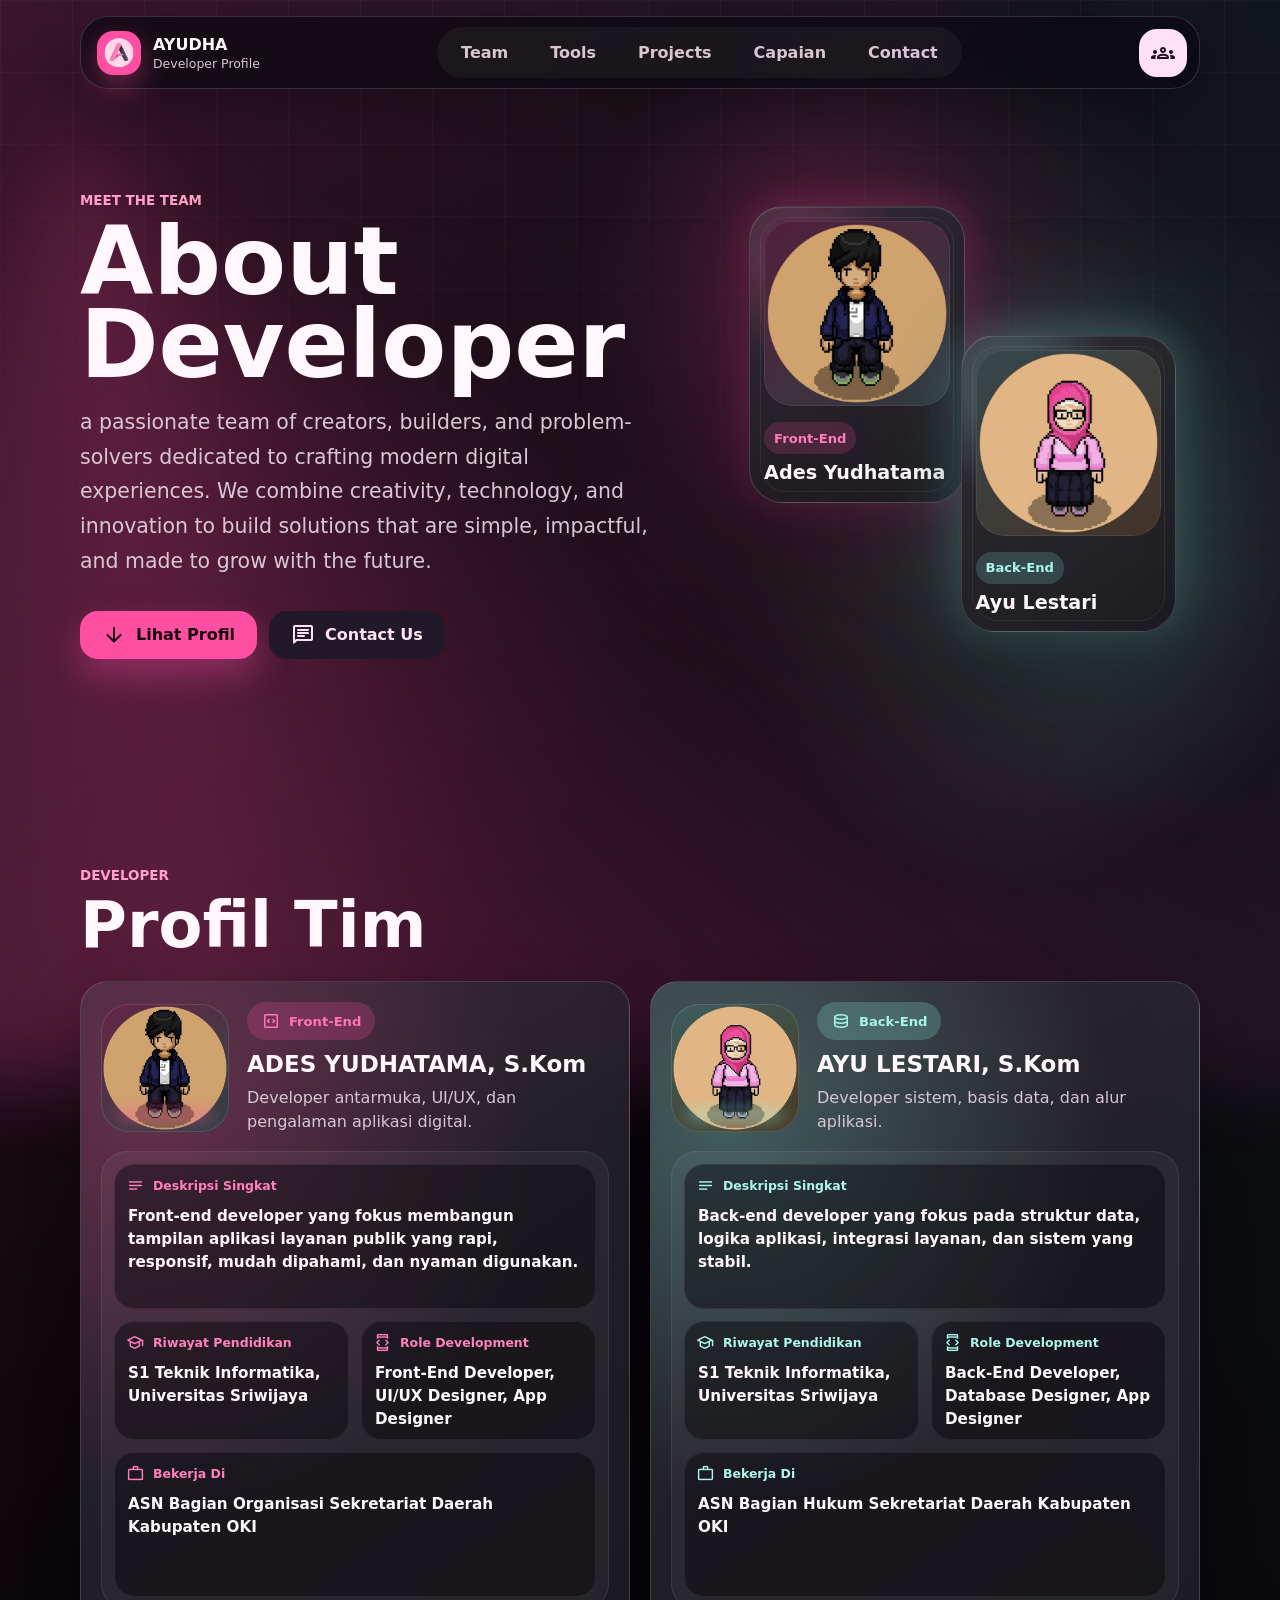
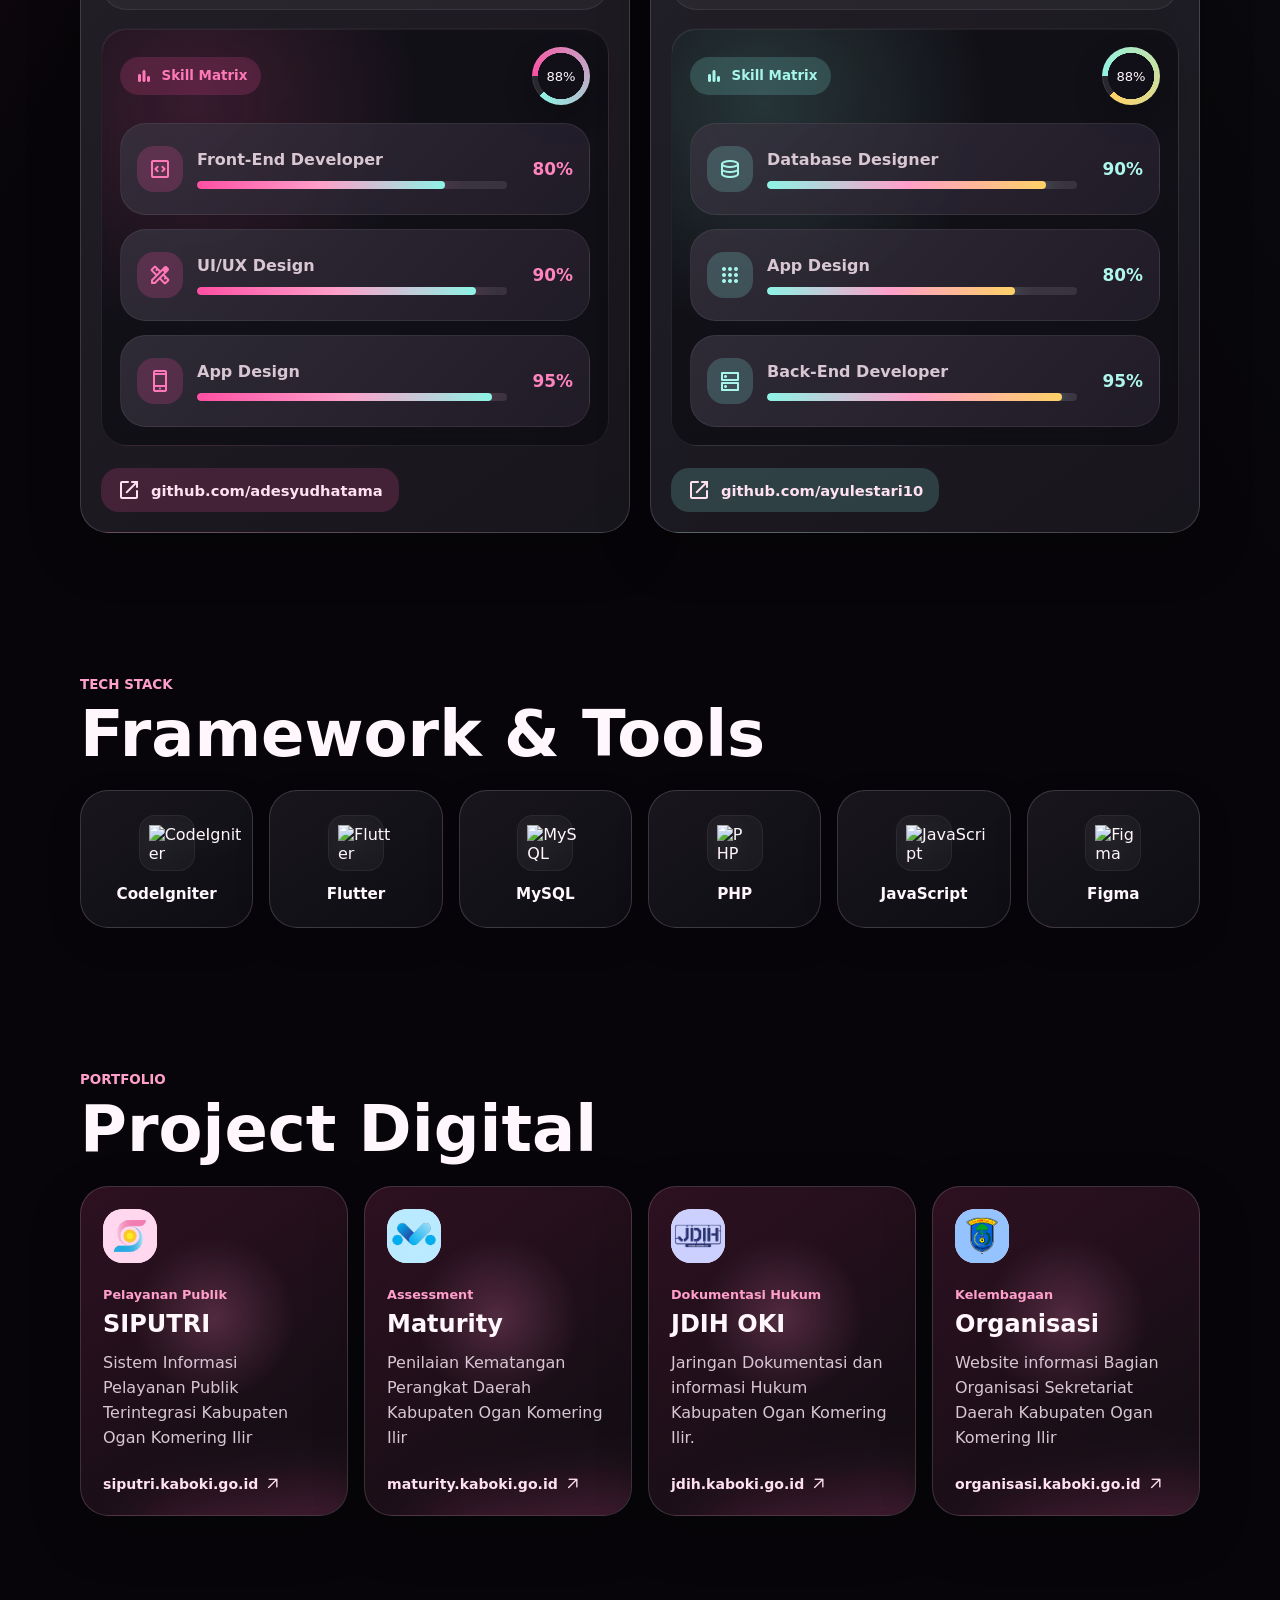
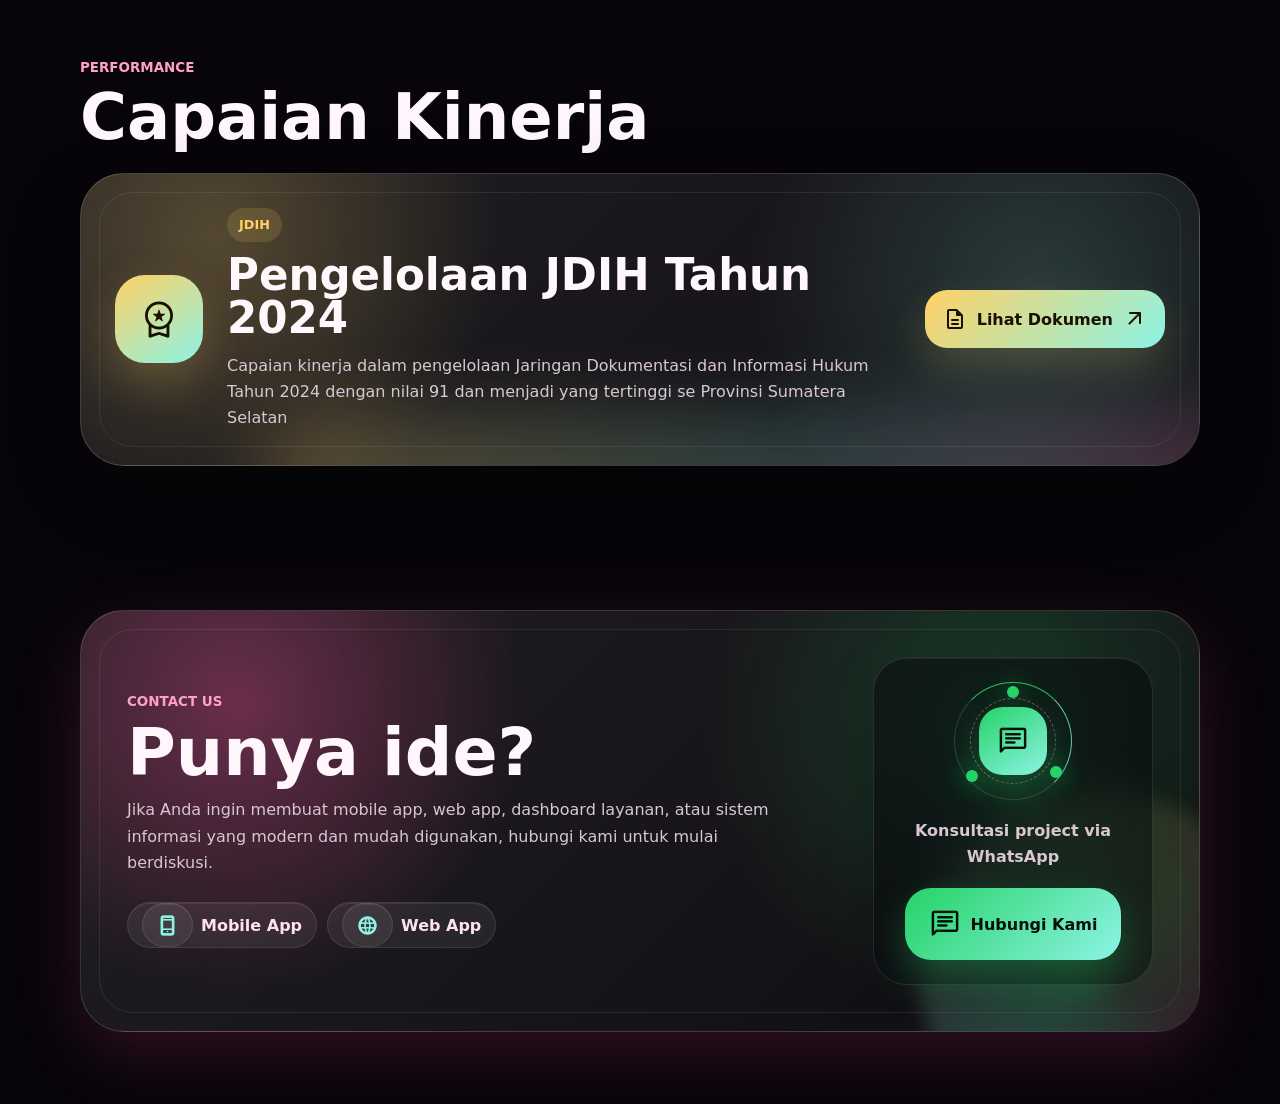
==== index.html @ 62a80d65 "update frameword and tools" ====
<!DOCTYPE html>
<html lang="id">

<head>
  <meta charset="UTF-8" />
  <meta name="viewport" content="width=device-width, initial-scale=1.0" />
  <meta name="description" content="AYUDHA" />
  <title>Developer Profile | AYUDHA</title>
  <link rel="preconnect" href="https://fonts.googleapis.com" />
  <link rel="preconnect" href="https://fonts.gstatic.com" crossorigin />
  <link
    href="https://fonts.googleapis.com/css2?family=Google+Sans:wght@400;500;700;800&family=Material+Symbols+Rounded:opsz,wght,FILL,GRAD@24,500,0,0&display=swap"
    rel="stylesheet" />
  <link rel="icon" type="image/x-icon" href="assets/favicon.svg">
  <link rel="stylesheet" href="styles.css" />
</head>

<body>
  <div class="page-loader" role="status" aria-live="polite" aria-label="Memuat website AYUDHA">
    <div class="loader-card">
      <div class="loader-orbit" aria-hidden="true">
        <span></span>
        <span></span>
        <span></span>
        <img src="assets/logo-dummy.svg" alt="" />
      </div>
      <p>AYUDHA</p>
    </div>
  </div>

  <div class="ambient" aria-hidden="true"></div>

  <header class="top-app-bar">
    <a class="brand" href="#" aria-label="SIPUTRI Developer Home">
      <span class="brand-mark">
        <img src="assets/logo-dummy.svg" alt="Logo AYUDHA" />
      </span>
      <span>
        <strong>AYUDHA</strong>
        <small>Developer Profile</small>
      </span>
    </a>
    <nav class="desktop-nav" aria-label="Navigasi utama">
      <a href="#team">Team</a>
      <a href="#tools">Tools</a>
      <a href="#projects">Projects</a>
      <a href="#achievements">Capaian</a>
      <a href="#contact">Contact</a>
    </nav>
    <div class="mobile-header-actions">
      <a class="header-chip" href="#team">
        <span class="material-symbols-rounded" aria-hidden="true">groups</span>
        Team
      </a>
      <a class="header-contact-pill" href="https://wa.me/6285777994035" target="_blank" rel="noreferrer">
        <span class="material-symbols-rounded" aria-hidden="true">chat</span>
        Hubungi
      </a>
    </div>
    <a class="icon-button" href="#team" aria-label="Lihat developer">
      <span class="material-symbols-rounded" aria-hidden="true">groups</span>
    </a>
  </header>

  <main>
    <section class="hero section-shell">
      <div class="hero-copy reveal">
        <p class="eyebrow">Meet The Team</p>
        <h1>About Developer</h1>
        <p class="lead">
          a passionate team of creators, builders, and problem-solvers dedicated to crafting modern digital experiences.
          We combine creativity, technology, and innovation to build solutions that are simple, impactful, and made to
          grow with the future.
        </p>
        <div class="hero-actions" aria-label="Aksi utama">
          <a class="filled-button" href="#team">
            <span class="material-symbols-rounded" aria-hidden="true">arrow_downward</span>
            Lihat Profil
          </a>
          <a class="tonal-button" href="https://wa.me/6285777994035" target="_blank" rel="noreferrer">
            <span class="material-symbols-rounded" aria-hidden="true">chat</span>
            Contact Us
          </a>
        </div>
      </div>

      <div class="hero-stage reveal" aria-label="Ringkasan developer">
        <article class="floating-profile yudha">
          <img src="assets/yudha.png" alt="Avatar pixel art Ades Yudhatama" />
          <div>
            <span>Front-End</span>
            <strong>Ades Yudhatama</strong>
          </div>
        </article>
        <article class="floating-profile ayu">
          <img src="assets/ayu.png" alt="Avatar pixel art Ayu Lestari" />
          <div>
            <span>Back-End</span>
            <strong>Ayu Lestari</strong>
          </div>
        </article>
      </div>
    </section>

    <section id="team" class="team section-shell" aria-labelledby="team-title">
      <div class="section-heading reveal">
        <p class="eyebrow">Developer</p>
        <h2 id="team-title">Profil Tim</h2>
      </div>

      <div class="profile-grid">
        <article class="profile-card profile-card--yudha reveal">
          <div class="profile-header">
            <div class="avatar-frame">
              <img src="assets/yudha.png" alt="Ades Yudhatama" />
            </div>
            <div class="profile-title">
              <span class="role-chip">
                <span class="material-symbols-rounded" aria-hidden="true">code_blocks</span>
                Front-End
              </span>
              <h3>ADES YUDHATAMA, S.Kom</h3>
              <p>Developer antarmuka, UI/UX, dan pengalaman aplikasi digital.</p>
            </div>
          </div>

          <form class="profile-form" aria-label="Profil Ades Yudhatama">
            <label class="profile-field profile-field--wide">
              <span>
                <span class="material-symbols-rounded" aria-hidden="true">notes</span>
                Deskripsi Singkat
              </span>
              <textarea
                readonly>Front-end developer yang fokus membangun tampilan aplikasi layanan publik yang rapi, responsif, mudah dipahami, dan nyaman digunakan.</textarea>
            </label>

            <label class="profile-field">
              <span>
                <span class="material-symbols-rounded" aria-hidden="true">school</span>
                Riwayat Pendidikan
              </span>
              <textarea readonly>S1 Teknik Informatika, Universitas Sriwijaya</textarea>
            </label>

            <label class="profile-field">
              <span>
                <span class="material-symbols-rounded" aria-hidden="true">developer_mode</span>
                Role Development
              </span>
              <textarea readonly>Front-End Developer, UI/UX Designer, App Designer</textarea>
            </label>

            <label class="profile-field profile-field--wide">
              <span>
                <span class="material-symbols-rounded" aria-hidden="true">work</span>
                Bekerja Di
              </span>
              <textarea readonly>ASN Bagian Organisasi Sekretariat Daerah Kabupaten OKI</textarea>
            </label>
          </form>

          <div class="profile-skills">
            <div class="profile-skills-header">
              <span class="profile-skills-label">
                <span class="material-symbols-rounded" aria-hidden="true">bar_chart</span>
                Skill Matrix
              </span>
              <div class="skill-score" style="--value: 88">
                <span>88%</span>
              </div>
            </div>
            <div class="skill-list">
              <div class="skill" style="--value: 80; --delay: 0ms">
                <span class="skill-icon material-symbols-rounded" aria-hidden="true">code_blocks</span>
                <div class="skill-copy">
                  <span>Front-End Developer</span>
                  <div class="skill-track" aria-hidden="true"><i></i></div>
                </div>
                <strong>80%</strong>
              </div>
              <div class="skill" style="--value: 90; --delay: 140ms">
                <span class="skill-icon material-symbols-rounded" aria-hidden="true">design_services</span>
                <div class="skill-copy">
                  <span>UI/UX Design</span>
                  <div class="skill-track" aria-hidden="true"><i></i></div>
                </div>
                <strong>90%</strong>
              </div>
              <div class="skill" style="--value: 95; --delay: 280ms">
                <span class="skill-icon material-symbols-rounded" aria-hidden="true">phone_iphone</span>
                <div class="skill-copy">
                  <span>App Design</span>
                  <div class="skill-track" aria-hidden="true"><i></i></div>
                </div>
                <strong>95%</strong>
              </div>
            </div>
          </div>

          <a class="github-link" href="https://github.com/adesyudhatama" target="_blank" rel="noreferrer">
            <span class="material-symbols-rounded" aria-hidden="true">open_in_new</span>
            github.com/adesyudhatama
          </a>
        </article>

        <article class="profile-card profile-card--ayu reveal">
          <div class="profile-header">
            <div class="avatar-frame">
              <img src="assets/ayu.png" alt="Ayu Lestari" />
            </div>
            <div class="profile-title">
              <span class="role-chip">
                <span class="material-symbols-rounded" aria-hidden="true">database</span>
                Back-End
              </span>
              <h3>AYU LESTARI, S.Kom</h3>
              <p>Developer sistem, basis data, dan alur aplikasi.</p>
            </div>
          </div>

          <form class="profile-form" aria-label="Profil Ayu Lestari">
            <label class="profile-field profile-field--wide">
              <span>
                <span class="material-symbols-rounded" aria-hidden="true">notes</span>
                Deskripsi Singkat
              </span>
              <textarea
                readonly>Back-end developer yang fokus pada struktur data, logika aplikasi, integrasi layanan, dan sistem yang stabil.</textarea>
            </label>

            <label class="profile-field">
              <span>
                <span class="material-symbols-rounded" aria-hidden="true">school</span>
                Riwayat Pendidikan
              </span>
              <textarea readonly>S1 Teknik Informatika, Universitas Sriwijaya</textarea>
            </label>

            <label class="profile-field">
              <span>
                <span class="material-symbols-rounded" aria-hidden="true">developer_mode</span>
                Role Development
              </span>
              <textarea readonly>Back-End Developer, Database Designer, App Designer</textarea>
            </label>

            <label class="profile-field profile-field--wide">
              <span>
                <span class="material-symbols-rounded" aria-hidden="true">work</span>
                Bekerja Di
              </span>
              <textarea readonly>ASN Bagian Hukum Sekretariat Daerah Kabupaten OKI</textarea>
            </label>
          </form>

          <div class="profile-skills">
            <div class="profile-skills-header">
              <span class="profile-skills-label">
                <span class="material-symbols-rounded" aria-hidden="true">bar_chart</span>
                Skill Matrix
              </span>
              <div class="skill-score" style="--value: 88">
                <span>88%</span>
              </div>
            </div>
            <div class="skill-list">
              <div class="skill" style="--value: 90; --delay: 0ms">
                <span class="skill-icon material-symbols-rounded" aria-hidden="true">database</span>
                <div class="skill-copy">
                  <span>Database Designer</span>
                  <div class="skill-track" aria-hidden="true"><i></i></div>
                </div>
                <strong>90%</strong>
              </div>
              <div class="skill" style="--value: 80; --delay: 140ms">
                <span class="skill-icon material-symbols-rounded" aria-hidden="true">apps</span>
                <div class="skill-copy">
                  <span>App Design</span>
                  <div class="skill-track" aria-hidden="true"><i></i></div>
                </div>
                <strong>80%</strong>
              </div>
              <div class="skill" style="--value: 95; --delay: 280ms">
                <span class="skill-icon material-symbols-rounded" aria-hidden="true">dns</span>
                <div class="skill-copy">
                  <span>Back-End Developer</span>
                  <div class="skill-track" aria-hidden="true"><i></i></div>
                </div>
                <strong>95%</strong>
              </div>
            </div>
          </div>

          <a class="github-link" href="https://github.com/ayulestari10" target="_blank" rel="noreferrer">
            <span class="material-symbols-rounded" aria-hidden="true">open_in_new</span>
            github.com/ayulestari10
          </a>
        </article>
      </div>
    </section>

    <section id="tools" class="tools section-shell" aria-labelledby="tools-title">
      <div class="section-heading reveal">
        <p class="eyebrow">Tech Stack</p>
        <h2 id="tools-title">Framework & Tools</h2>
      </div>

      <div class="tools-grid reveal">
        <div class="tool-card">
          <div class="tool-icon">
            <img src="https://cdn.jsdelivr.net/gh/devicons/devicon@latest/icons/codeigniter/codeigniter-plain.svg" alt="CodeIgniter" />
          </div>
          <span>CodeIgniter</span>
        </div>
        <div class="tool-card">
          <div class="tool-icon">
            <img src="https://cdn.jsdelivr.net/gh/devicons/devicon@latest/icons/flutter/flutter-original.svg" alt="Flutter" />
          </div>
          <span>Flutter</span>
        </div>
        <div class="tool-card">
          <div class="tool-icon">
            <img src="https://cdn.jsdelivr.net/gh/devicons/devicon@latest/icons/mysql/mysql-original.svg" alt="MySQL" />
          </div>
          <span>MySQL</span>
        </div>
        <div class="tool-card">
          <div class="tool-icon">
            <img src="https://cdn.jsdelivr.net/gh/devicons/devicon@latest/icons/php/php-original.svg" alt="PHP" />
          </div>
          <span>PHP</span>
        </div>
        <div class="tool-card">
          <div class="tool-icon">
            <img src="https://cdn.jsdelivr.net/gh/devicons/devicon@latest/icons/javascript/javascript-original.svg" alt="JavaScript" />
          </div>
          <span>JavaScript</span>
        </div>
        <div class="tool-card">
          <div class="tool-icon">
            <img src="https://cdn.jsdelivr.net/gh/devicons/devicon@latest/icons/figma/figma-original.svg" alt="Figma" />
          </div>
          <span>Figma</span>
        </div>
      </div>
    </section>

    <section id="projects" class="projects section-shell" aria-labelledby="projects-title">
      <div class="section-heading reveal">
        <p class="eyebrow">Portfolio</p>
        <h2 id="projects-title">Project Digital</h2>
      </div>

      <div class="project-grid">
        <a class="project-card reveal" href="https://siputri.kaboki.go.id" target="_blank" rel="noreferrer">
          <span class="project-icon">
            <img src="assets/project-siputri.svg" alt="Ikon aplikasi SIPUTRI" />
          </span>
          <span class="project-kicker">Pelayanan Publik</span>
          <h3>SIPUTRI</h3>
          <p>Sistem Informasi Pelayanan Publik Terintegrasi Kabupaten Ogan Komering Ilir</p>
          <span class="project-url">
            siputri.kaboki.go.id
            <span class="material-symbols-rounded" aria-hidden="true">arrow_outward</span>
          </span>
        </a>

        <a class="project-card reveal" href="https://maturity.kaboki.go.id" target="_blank" rel="noreferrer">
          <span class="project-icon">
            <img src="assets/project-maturity.svg" alt="Ikon aplikasi Maturity" />
          </span>
          <span class="project-kicker">Assessment</span>
          <h3>Maturity</h3>
          <p>Penilaian Kematangan Perangkat Daerah Kabupaten Ogan Komering Ilir</p>
          <span class="project-url">
            maturity.kaboki.go.id
            <span class="material-symbols-rounded" aria-hidden="true">arrow_outward</span>
          </span>
        </a>

        <a class="project-card reveal" href="https://jdih.kaboki.go.id" target="_blank" rel="noreferrer">
          <span class="project-icon">
            <img src="assets/project-jdih.svg" alt="Ikon aplikasi JDIH" />
          </span>
          <span class="project-kicker">Dokumentasi Hukum</span>
          <h3>JDIH OKI</h3>
          <p>Jaringan Dokumentasi dan informasi Hukum Kabupaten Ogan Komering Ilir.</p>
          <span class="project-url">
            jdih.kaboki.go.id
            <span class="material-symbols-rounded" aria-hidden="true">arrow_outward</span>
          </span>
        </a>

        <a class="project-card reveal" href="https://organisasi.kaboki.go.id" target="_blank" rel="noreferrer">
          <span class="project-icon">
            <img src="assets/project-organisasi.svg" alt="Ikon aplikasi Organisasi" />
          </span>
          <span class="project-kicker">Kelembagaan</span>
          <h3>Organisasi</h3>
          <p>Website informasi Bagian Organisasi Sekretariat Daerah Kabupaten Ogan Komering Ilir</p>
          <span class="project-url">
            organisasi.kaboki.go.id
            <span class="material-symbols-rounded" aria-hidden="true">arrow_outward</span>
          </span>
        </a>
      </div>
    </section>

    <section id="achievements" class="achievements section-shell" aria-labelledby="achievements-title">
      <div class="section-heading reveal">
        <p class="eyebrow">Performance</p>
        <h2 id="achievements-title">Capaian Kinerja</h2>
      </div>

      <div class="achievement-grid">
        <article class="achievement-card reveal">
          <div class="achievement-icon">
            <span class="material-symbols-rounded" aria-hidden="true">workspace_premium</span>
          </div>
          <div class="achievement-content">
            <span class="achievement-kicker">JDIH</span>
            <h3>Pengelolaan JDIH Tahun 2024</h3>
            <p>
              Capaian kinerja dalam pengelolaan Jaringan Dokumentasi dan Informasi
              Hukum Tahun 2024 dengan nilai 91 dan menjadi yang tertinggi se Provinsi Sumatera Selatan
            </p>
          </div>
          <a class="achievement-link" href="https://bit.ly/PenilaianJDIH2024" target="_blank" rel="noreferrer">
            <span class="material-symbols-rounded" aria-hidden="true">description</span>
            Lihat Dokumen
            <span class="material-symbols-rounded" aria-hidden="true">arrow_outward</span>
          </a>
        </article>
      </div>
    </section>



    <section id="contact" class="contact section-shell" aria-labelledby="contact-title">
      <div class="contact-panel reveal">
        <div class="contact-copy">
          <p class="eyebrow">Contact Us</p>
          <h2 id="contact-title">Punya ide?</h2>
          <p>
            Jika Anda ingin membuat mobile app, web app, dashboard layanan,
            atau sistem informasi yang modern dan mudah digunakan, hubungi
            kami untuk mulai berdiskusi.
          </p>
          <div class="contact-services" aria-label="Layanan pengembangan">
            <span>
              <span class="material-symbols-rounded" aria-hidden="true">phone_iphone</span>
              Mobile App
            </span>
            <span>
              <span class="material-symbols-rounded" aria-hidden="true">language</span>
              Web App
            </span>
          </div>
        </div>

        <div class="contact-action" aria-label="Hubungi AYUDHA melalui WhatsApp">
          <div class="contact-orbit" aria-hidden="true">
            <span></span>
            <span></span>
            <span></span>
            <div class="contact-icon">
              <span class="material-symbols-rounded">chat</span>
            </div>
          </div>
          <p>Konsultasi project via WhatsApp</p>
          <a class="whatsapp-button" href="https://wa.me/6285777994035" target="_blank" rel="noreferrer"
            aria-label="Hubungi lewat WhatsApp">
            <span class="material-symbols-rounded" aria-hidden="true">chat</span>
            Hubungi Kami
          </a>
        </div>
      </div>
    </section>
  </main>
  <!-- 
    <footer class="footer">
      <p>&copy; Copyright AYUDHA</p>
    </footer> -->

  <nav class="mobile-nav" aria-label="Navigasi mobile">
    <div class="mobile-nav-glow" aria-hidden="true"></div>
    <a href="#team" class="mobile-nav-item">
      <span class="mobile-nav-icon-wrap">
        <span class="material-symbols-rounded" aria-hidden="true">groups</span>
      </span>
      <span class="mobile-nav-label">Team</span>
    </a>
    <a href="#projects" class="mobile-nav-item">
      <span class="mobile-nav-icon-wrap">
        <span class="material-symbols-rounded" aria-hidden="true">dashboard</span>
      </span>
      <span class="mobile-nav-label">Projects</span>
    </a>
    <a href="#achievements" class="mobile-nav-item">
      <span class="mobile-nav-icon-wrap">
        <span class="material-symbols-rounded" aria-hidden="true">workspace_premium</span>
      </span>
      <span class="mobile-nav-label">Capaian</span>
    </a>
    <a href="#contact" class="mobile-nav-item">
      <span class="mobile-nav-icon-wrap">
        <span class="material-symbols-rounded" aria-hidden="true">chat</span>
      </span>
      <span class="mobile-nav-label">Contact</span>
    </a>
  </nav>

  <script src="script.js"></script>
</body>

</html>
---- styles.css ----
:root {
  color-scheme: dark;
  --bg: #070509;
  --surface: #121018;
  --surface-high: #211929;
  --surface-glass: rgba(27, 22, 34, 0.74);
  --outline: rgba(255, 231, 246, 0.17);
  --text: #fff7fb;
  --muted: #d8c7d3;
  --primary: #ff4fa3;
  --primary-high: #ff9fca;
  --primary-low: #4b1230;
  --secondary: #ffe1f2;
  --tertiary: #8df3e5;
  --lime: #c8ff6f;
  --cyan: #86e9ff;
  --amber: #ffd166;
  --shadow: 0 22px 70px rgba(255, 79, 163, 0.16);
  --radius-xl: 44px;
  --radius-lg: 28px;
  --radius-md: 18px;
  --radius-sm: 8px;
  font-family: "Google Sans", system-ui, -apple-system, BlinkMacSystemFont, "Segoe UI", sans-serif;
}

* {
  box-sizing: border-box;
}

html {
  scroll-behavior: smooth;
  overflow-x: hidden;
}

body {
  min-height: 100vh;
  margin: 0;
  color: var(--text);
  background:
    linear-gradient(120deg, rgba(255, 79, 163, 0.18), transparent 28%),
    linear-gradient(240deg, rgba(126, 231, 255, 0.08), transparent 34%),
    var(--bg);
  overflow-x: hidden;
  word-wrap: break-word;
}

body::before {
  content: "";
  position: fixed;
  inset: 0;
  z-index: -2;
  background-image:
    linear-gradient(rgba(255, 255, 255, 0.035) 1px, transparent 1px),
    linear-gradient(90deg, rgba(255, 255, 255, 0.035) 1px, transparent 1px);
  background-size: 72px 72px;
  mask-image: linear-gradient(to bottom, rgba(0, 0, 0, 0.9), transparent 84%);
}

.page-loader {
  position: fixed;
  inset: 0;
  z-index: 999;
  display: grid;
  place-items: center;
  background:
    radial-gradient(circle at 50% 36%, rgba(255, 79, 163, 0.24), transparent 34%),
    rgba(7, 5, 9, 0.94);
  backdrop-filter: blur(20px);
  transition: opacity 520ms ease, visibility 520ms ease;
}

.page-loader.is-hidden {
  opacity: 0;
  visibility: hidden;
  pointer-events: none;
}

.loader-card {
  width: min(280px, calc(100% - 48px));
  min-height: 280px;
  display: grid;
  place-items: center;
  align-content: center;
  gap: 10px;
  border: 1px solid var(--outline);
  border-radius: var(--radius-xl);
  background:
    linear-gradient(145deg, rgba(255, 79, 163, 0.18), rgba(255, 255, 255, 0.055)),
    rgba(19, 16, 23, 0.86);
  box-shadow: 0 28px 90px rgba(255, 79, 163, 0.22);
  animation: loaderCardIn 780ms cubic-bezier(0.2, 0, 0, 1) both;
}

.loader-orbit {
  position: relative;
  width: 118px;
  aspect-ratio: 1;
  display: grid;
  place-items: center;
}

.loader-orbit::before {
  content: "";
  position: absolute;
  inset: 0;
  border: 2px solid rgba(255, 216, 235, 0.18);
  border-top-color: var(--primary);
  border-right-color: var(--secondary);
  border-radius: 50%;
  animation: loaderSpin 950ms linear infinite;
}

.loader-orbit::after {
  content: "";
  position: absolute;
  inset: 18px;
  border: 1px solid rgba(255, 139, 195, 0.24);
  border-bottom-color: var(--primary-high);
  border-radius: 50%;
  animation: loaderSpin 1500ms linear infinite reverse;
}

.loader-orbit span {
  position: absolute;
  width: 10px;
  aspect-ratio: 1;
  border-radius: 999px;
  background: var(--primary);
  box-shadow: 0 0 22px rgba(255, 79, 163, 0.8);
  animation: loaderPulse 1100ms ease-in-out infinite;
}

.loader-orbit span:nth-child(1) {
  top: 6px;
}

.loader-orbit span:nth-child(2) {
  right: 8px;
  bottom: 24px;
  animation-delay: 180ms;
}

.loader-orbit span:nth-child(3) {
  left: 10px;
  bottom: 18px;
  animation-delay: 360ms;
}

.loader-orbit img {
  position: relative;
  z-index: 1;
  width: 58px;
  aspect-ratio: 1;
  padding: 8px;
  border-radius: 18px;
  background: var(--primary);
  box-shadow: 0 14px 34px rgba(255, 79, 163, 0.42);
}

.loader-card p {
  margin: 8px 0 0;
  font-size: 1.25rem;
  font-weight: 800;
}

.loader-card small {
  color: var(--muted);
  font-weight: 700;
}

.ambient {
  position: fixed;
  inset: -20%;
  z-index: -1;
  background:
    conic-gradient(from 120deg at 18% 24%, transparent, rgba(255, 79, 163, 0.34), transparent 28%),
    conic-gradient(from 260deg at 82% 12%, transparent, rgba(255, 139, 195, 0.2), transparent 24%),
    linear-gradient(180deg, transparent 0%, rgba(255, 79, 163, 0.1) 100%);
  filter: blur(42px);
  opacity: 0.74;
  animation: ambientShift 14s ease-in-out infinite alternate;
}

a {
  color: inherit;
  text-decoration: none;
}

img {
  display: block;
  max-width: 100%;
}

.top-app-bar {
  position: fixed;
  top: 16px;
  left: 0;
  right: 0;
  z-index: 10;
  width: min(1120px, calc(100% - 32px));
  min-height: 72px;
  margin: 0 auto;
  padding: 10px 12px 10px 16px;
  display: flex;
  align-items: center;
  justify-content: space-between;
  border: 1px solid var(--outline);
  border-radius: 28px;
  background: rgba(13, 10, 17, 0.76);
  box-shadow: 0 16px 48px rgba(0, 0, 0, 0.28);
  backdrop-filter: blur(18px);
  transition: transform 400ms cubic-bezier(0.4, 0, 0.2, 1), opacity 400ms ease;
  will-change: transform;
}

.top-app-bar.nav-hidden {
  transform: translateY(calc(-100% - 32px));
  opacity: 0;
  pointer-events: none;
}

.brand {
  display: inline-flex;
  align-items: center;
  gap: 12px;
}

.brand-mark {
  width: 44px;
  aspect-ratio: 1;
  padding: 7px;
  display: grid;
  place-items: center;
  border-radius: 16px;
  background: var(--primary);
  color: #17000c;
  font-weight: 800;
  box-shadow: 0 12px 30px rgba(255, 79, 163, 0.4);
}

.brand-mark img {
  width: 100%;
  height: 100%;
  object-fit: contain;
}

.brand strong,
.brand small {
  display: block;
}

.brand small {
  margin-top: 2px;
  color: var(--muted);
  font-size: 0.78rem;
}

.desktop-nav {
  display: flex;
  align-items: center;
  gap: 6px;
  padding: 6px;
  border-radius: 999px;
  background: rgba(255, 255, 255, 0.045);
}

.desktop-nav a {
  padding: 10px 18px;
  border-radius: 999px;
  color: var(--muted);
  font-weight: 700;
  transition: 220ms ease;
}

.desktop-nav a:hover {
  color: var(--text);
  background: var(--primary-low);
}

.icon-button,
.filled-button,
.tonal-button,
.github-link {
  min-height: 48px;
  display: inline-flex;
  align-items: center;
  justify-content: center;
  gap: 10px;
  font-weight: 800;
}

.icon-button {
  width: 48px;
  border-radius: 18px;
  background: var(--secondary);
  color: #26101d;
}

.section-shell {
  width: min(1120px, calc(100% - 32px));
  margin-inline: auto;
}

section {
  scroll-margin-top: 112px;
}

.hero {
  min-height: calc(100vh - 104px);
  display: grid;
  grid-template-columns: minmax(0, 0.94fr) minmax(min(430px, 100%), 0.78fr);
  align-items: center;
  gap: clamp(34px, 5vw, 72px);
  padding: 110px 0 54px;
}

.hero-copy {
  position: relative;
  z-index: 1;
  min-width: 0;
}

.eyebrow {
  margin: 0 0 12px;
  color: var(--primary-high);
  font-size: 0.84rem;
  font-weight: 800;
  letter-spacing: 0;
  text-transform: uppercase;
}

h1,
h2,
h3,
p {
  margin-top: 0;
}

h1 {
  max-width: 660px;
  margin-bottom: 18px;
  font-size: clamp(4.2rem, 7.4vw, 7.35rem);
  line-height: 0.88;
  letter-spacing: 0;
  overflow-wrap: normal;
}

h2 {
  margin-bottom: 0;
  font-size: clamp(2.4rem, 5vw, 4.8rem);
  line-height: 0.94;
  letter-spacing: 0;
}

.lead {
  max-width: 620px;
  color: var(--muted);
  font-size: clamp(1.06rem, 2vw, 1.28rem);
  line-height: 1.7;
}

.hero-actions {
  display: flex;
  flex-wrap: wrap;
  gap: 12px;
  margin-top: 32px;
}

.filled-button,
.tonal-button {
  min-width: 156px;
  padding: 0 22px;
  border-radius: 18px;
  transition: transform 240ms cubic-bezier(0.2, 0, 0, 1), box-shadow 240ms ease;
}

.filled-button {
  background: var(--primary);
  color: #18000d;
  box-shadow: 0 16px 34px rgba(255, 79, 163, 0.34);
}

.tonal-button {
  background: var(--surface-high);
  color: var(--secondary);
}

.filled-button:hover,
.tonal-button:hover,
.github-link:hover {
  transform: translateY(-3px);
}

.hero-stage {
  position: relative;
  min-height: clamp(500px, 41vw, 560px);
  border-radius: 0;
  border: 0;
  background: none;
  box-shadow: none;
  overflow: visible;
}

.hero-stage::before {
  content: "";
  position: absolute;
  inset: -30% -20%;
  border-radius: 999px;
  background:
    radial-gradient(ellipse at 28% 32%, rgba(255, 79, 163, 0.22), transparent 50%),
    radial-gradient(ellipse at 72% 68%, rgba(141, 243, 229, 0.18), transparent 50%),
    radial-gradient(ellipse at 50% 50%, rgba(200, 255, 111, 0.06), transparent 60%);
  filter: blur(50px);
  opacity: 0.8;
  animation: heroAura 8s ease-in-out infinite alternate;
  pointer-events: none;
}

.floating-profile {
  --float-accent: var(--primary);
  --float-accent-2: var(--tertiary);
  --float-rotate: -4deg;
  position: absolute;
  display: grid;
  gap: 16px;
  width: min(45%, 245px);
  padding: 14px 14px 18px;
  border: 1px solid rgba(255, 255, 255, 0.16);
  border-radius: 34px;
  background:
    radial-gradient(circle at 24% 18%, color-mix(in srgb, var(--float-accent) 30%, transparent), transparent 36%),
    linear-gradient(145deg, rgba(255, 255, 255, 0.13), rgba(255, 255, 255, 0.045)),
    rgba(10, 8, 14, 0.74);
  box-shadow:
    0 28px 70px rgba(0, 0, 0, 0.36),
    0 0 40px color-mix(in srgb, var(--float-accent) 22%, transparent),
    0 0 80px color-mix(in srgb, var(--float-accent) 16%, transparent),
    0 0 140px color-mix(in srgb, var(--float-accent) 10%, transparent),
    inset 0 1px 0 rgba(255, 255, 255, 0.1);
  backdrop-filter: blur(18px);
  animation: floatSoft 5.6s ease-in-out infinite;
  overflow: hidden;
  transition: transform 260ms cubic-bezier(0.2, 0, 0, 1), border-color 260ms ease, box-shadow 260ms ease;
}

.floating-profile::before {
  content: "";
  position: absolute;
  inset: 10px;
  border-radius: 26px;
  border: 1px solid rgba(255, 255, 255, 0.075);
  pointer-events: none;
}

.floating-profile::after {
  content: "";
  position: absolute;
  inset: -70% auto -70% -34%;
  width: 34%;
  background: linear-gradient(90deg, transparent, rgba(255, 255, 255, 0.2), transparent);
  transform: rotate(18deg) translateX(-120%);
  animation: floatingSweep 4.8s ease-in-out infinite;
}

.floating-profile:hover {
  border-color: color-mix(in srgb, var(--float-accent) 58%, white 12%);
  box-shadow:
    0 34px 80px rgba(0, 0, 0, 0.4),
    0 0 50px color-mix(in srgb, var(--float-accent) 30%, transparent),
    0 0 100px color-mix(in srgb, var(--float-accent) 22%, transparent),
    0 0 180px color-mix(in srgb, var(--float-accent) 14%, transparent),
    inset 0 1px 0 rgba(255, 255, 255, 0.12);
}

.floating-profile img {
  position: relative;
  z-index: 1;
  width: 100%;
  aspect-ratio: 1;
  object-fit: cover;
  border-radius: 28px;
  background: linear-gradient(145deg, color-mix(in srgb, var(--float-accent) 24%, #1a101b), color-mix(in srgb, var(--float-accent-2) 18%, #1a101b));
  box-shadow: inset 0 0 0 1px rgba(255, 255, 255, 0.08);
}

.floating-profile span {
  position: relative;
  z-index: 1;
  display: inline-flex;
  width: fit-content;
  min-height: 32px;
  align-items: center;
  padding: 0 10px;
  border-radius: 999px;
  background: color-mix(in srgb, var(--float-accent) 18%, transparent);
  color: color-mix(in srgb, var(--float-accent) 75%, white 25%);
  font-size: 0.82rem;
  font-weight: 800;
}

.floating-profile strong {
  position: relative;
  z-index: 1;
  display: block;
  margin-top: 8px;
  font-size: 1.2rem;
  line-height: 1.12;
}

.floating-profile.yudha {
  top: clamp(22px, 4vw, 42px);
  left: clamp(8px, 3vw, 28px);
}

.floating-profile.ayu {
  --float-accent: var(--tertiary);
  --float-accent-2: var(--amber);
  --float-rotate: 4deg;
  right: clamp(6px, 3vw, 24px);
  bottom: clamp(30px, 5vw, 56px);
  animation-delay: -2s;
}

.team,
.projects,
.achievements,
.contact {
  padding: 72px 0;
}

.section-heading {
  margin-bottom: 26px;
}

.profile-grid {
  display: grid;
  grid-template-columns: repeat(2, minmax(0, 1fr));
  gap: 20px;
}

.profile-card {
  --profile-accent: var(--primary);
  --profile-accent-2: var(--tertiary);
  display: grid;
  gap: 18px;
  align-content: start;
  padding: 20px;
  border: 1px solid var(--outline);
  border-radius: var(--radius-lg);
  background:
    radial-gradient(circle at var(--x, 14%) var(--y, 12%), color-mix(in srgb, var(--profile-accent) 28%, transparent), transparent 34%),
    linear-gradient(145deg, rgba(255, 255, 255, 0.095), rgba(255, 255, 255, 0.035)),
    rgba(18, 16, 24, 0.84);
  box-shadow: 0 18px 52px rgba(0, 0, 0, 0.26);
  transition: transform 260ms cubic-bezier(0.2, 0, 0, 1), border-color 260ms ease, background 260ms ease;
}

.profile-card--ayu {
  --profile-accent: var(--tertiary);
  --profile-accent-2: var(--amber);
}

.profile-card:hover {
  transform: translateY(-6px);
  border-color: color-mix(in srgb, var(--profile-accent) 62%, white 10%);
}

.profile-header {
  display: grid;
  grid-template-columns: 128px minmax(0, 1fr);
  gap: 18px;
  align-items: center;
}

.avatar-frame {
  position: relative;
  border-radius: 28px;
  overflow: hidden;
  background:
    linear-gradient(145deg, color-mix(in srgb, var(--profile-accent) 36%, #0d0910), color-mix(in srgb, var(--profile-accent-2) 24%, #0d0910));
  box-shadow: inset 0 0 0 1px rgba(255, 255, 255, 0.12);
}

.avatar-frame::after {
  content: "";
  position: absolute;
  inset: auto 16px 12px;
  height: 10px;
  border-radius: 999px;
  background: color-mix(in srgb, var(--profile-accent) 52%, transparent);
  filter: blur(8px);
}

.profile-title {
  min-width: 0;
}

.role-chip {
  width: fit-content;
  min-height: 38px;
  margin-bottom: 12px;
  padding: 0 14px;
  display: inline-flex;
  align-items: center;
  gap: 8px;
  border-radius: 999px;
  background: color-mix(in srgb, var(--profile-accent) 22%, transparent);
  color: color-mix(in srgb, var(--profile-accent) 78%, white 22%);
  font-size: 0.82rem;
  font-weight: 800;
}

.role-chip .material-symbols-rounded {
  font-size: 20px;
}

.profile-title h3 {
  margin-bottom: 8px;
  font-size: clamp(1.2rem, 2vw, 1.44rem);
  line-height: 1.12;
}

.profile-title p {
  margin-bottom: 0;
  color: var(--muted);
  line-height: 1.48;
}

.profile-form {
  display: grid;
  grid-template-columns: repeat(2, minmax(0, 1fr));
  gap: 12px;
  padding: 12px;
  border: 1px solid rgba(255, 255, 255, 0.08);
  border-radius: 26px;
  background: rgba(255, 255, 255, 0.045);
}

.profile-field {
  min-width: 0;
  display: grid;
  gap: 8px;
  padding: 12px;
  border-radius: 20px;
  background: rgba(7, 5, 9, 0.46);
  box-shadow: inset 0 0 0 1px rgba(255, 255, 255, 0.075);
}

.profile-field--wide {
  grid-column: 1 / -1;
}

.profile-field > span {
  display: inline-flex;
  align-items: center;
  gap: 8px;
  color: color-mix(in srgb, var(--profile-accent) 72%, white 28%);
  font-size: 0.78rem;
  font-weight: 800;
}

.profile-field .material-symbols-rounded {
  font-size: 19px;
}

.profile-field input,
.profile-field textarea {
  width: 100%;
  min-width: 0;
  border: 0;
  outline: 0;
  resize: none;
  color: var(--text);
  background: transparent;
  font: inherit;
  font-size: 0.95rem;
  font-weight: 600;
  line-height: 1.5;
}

.profile-field textarea {
  min-height: 68px;
}

.profile-field--wide textarea {
  min-height: 94px;
}

.profile-field input::selection,
.profile-field textarea::selection {
  background: color-mix(in srgb, var(--profile-accent) 38%, transparent);
}

.github-link {
  width: fit-content;
  min-height: 44px;
  margin-top: 4px;
  padding: 0 16px;
  border-radius: 18px;
  background: color-mix(in srgb, var(--profile-accent) 18%, transparent);
  color: var(--secondary);
  font-size: 0.92rem;
  transition: 220ms ease;
}

/* Profile Skills - embedded skill matrix inside profile card */
.profile-skills {
  --skill-accent: var(--profile-accent);
  --skill-accent-2: var(--profile-accent-2);
  padding: 18px;
  border: 1px solid rgba(255, 255, 255, 0.08);
  border-radius: 26px;
  background:
    radial-gradient(circle at 18% 18%, color-mix(in srgb, var(--profile-accent) 16%, transparent), transparent 42%),
    rgba(9, 8, 14, 0.52);
  box-shadow: inset 0 1px 0 rgba(255, 255, 255, 0.06);
  backdrop-filter: blur(8px);
}

.profile-skills-header {
  display: flex;
  align-items: center;
  justify-content: space-between;
  margin-bottom: 18px;
}

.profile-skills-label {
  display: inline-flex;
  align-items: center;
  gap: 8px;
  min-height: 38px;
  padding: 0 14px;
  border-radius: 999px;
  background: color-mix(in srgb, var(--profile-accent) 18%, transparent);
  color: color-mix(in srgb, var(--profile-accent) 76%, white 24%);
  font-size: 0.84rem;
  font-weight: 800;
}

.profile-skills-label .material-symbols-rounded {
  font-size: 20px;
}

.profile-skills .skill-score {
  --score-size: 58px;
}

.profile-skills .skill-score span {
  font-size: 0.82rem;
}

.project-grid {
  display: grid;
  grid-template-columns: repeat(4, minmax(0, 1fr));
  gap: 16px;
}

.project-card {
  position: relative;
  min-height: 300px;
  padding: 22px;
  display: flex;
  flex-direction: column;
  align-items: flex-start;
  border: 1px solid var(--outline);
  border-radius: var(--radius-lg);
  background:
    radial-gradient(circle at var(--x, 50%) var(--y, 40%), rgba(255, 139, 195, 0.22), transparent 34%),
    linear-gradient(145deg, rgba(255, 79, 163, 0.16), rgba(255, 255, 255, 0.035));
  box-shadow: 0 18px 52px rgba(0, 0, 0, 0.24);
  overflow: hidden;
  transition: transform 260ms cubic-bezier(0.2, 0, 0, 1), border-color 260ms ease;
}

.project-card::after {
  content: "";
  position: absolute;
  inset: auto -18% -30% 18%;
  height: 120px;
  border-radius: 999px;
  background: rgba(255, 79, 163, 0.2);
  filter: blur(28px);
  transform: rotate(-10deg);
}

.project-card:hover {
  transform: translateY(-6px) rotate(-1deg);
  border-color: rgba(255, 139, 195, 0.5);
}

.project-icon {
  width: 54px;
  aspect-ratio: 1;
  display: grid;
  place-items: center;
  margin-bottom: 24px;
  border-radius: 20px;
  background: var(--secondary);
  overflow: hidden;
}

.project-icon img {
  width: 100%;
  height: 100%;
  object-fit: cover;
}

.project-kicker,
.project-url {
  position: relative;
  z-index: 1;
}

.project-kicker {
  color: var(--primary-high);
  font-size: 0.8rem;
  font-weight: 800;
}

.project-card h3 {
  position: relative;
  z-index: 1;
  margin: 8px 0 12px;
  font-size: 1.5rem;
}

.project-card p {
  position: relative;
  z-index: 1;
  margin-bottom: 24px;
  color: var(--muted);
  line-height: 1.58;
}

.project-url {
  margin-top: auto;
  display: inline-flex;
  align-items: center;
  gap: 6px;
  color: var(--secondary);
  font-size: 0.88rem;
  font-weight: 800;
}

.project-url .material-symbols-rounded {
  font-size: 18px;
}

.achievement-grid {
  display: grid;
  grid-template-columns: minmax(0, 1fr);
}

.achievement-card {
  position: relative;
  min-height: 260px;
  display: grid;
  grid-template-columns: 88px minmax(0, 1fr) auto;
  align-items: center;
  gap: 24px;
  padding: clamp(22px, 4vw, 34px);
  border: 1px solid var(--outline);
  border-radius: var(--radius-xl);
  background:
    radial-gradient(circle at var(--x, 12%) var(--y, 22%), rgba(255, 209, 102, 0.24), transparent 28%),
    radial-gradient(circle at 86% 42%, rgba(141, 243, 229, 0.18), transparent 30%),
    linear-gradient(135deg, rgba(255, 255, 255, 0.11), rgba(255, 255, 255, 0.035));
  box-shadow: 0 24px 72px rgba(0, 0, 0, 0.28);
  overflow: hidden;
  transition: transform 260ms cubic-bezier(0.2, 0, 0, 1), border-color 260ms ease;
}

.achievement-card::before {
  content: "";
  position: absolute;
  inset: 18px;
  border: 1px solid rgba(255, 255, 255, 0.08);
  border-radius: 34px;
  pointer-events: none;
}

.achievement-card::after {
  content: "";
  position: absolute;
  inset: auto -10% -34% 16%;
  height: 150px;
  border-radius: 999px;
  background: linear-gradient(90deg, rgba(255, 209, 102, 0.26), rgba(141, 243, 229, 0.2), rgba(255, 79, 163, 0.22));
  filter: blur(36px);
  animation: achievementGlow 7s ease-in-out infinite alternate;
}

.achievement-card:hover {
  transform: translateY(-6px);
  border-color: rgba(255, 209, 102, 0.52);
}

.achievement-icon,
.achievement-content,
.achievement-link {
  position: relative;
  z-index: 1;
}

.achievement-icon {
  width: 88px;
  aspect-ratio: 1;
  display: grid;
  place-items: center;
  border-radius: 30px;
  background: linear-gradient(145deg, var(--amber), var(--tertiary));
  color: #1b1100;
  box-shadow: 0 18px 44px rgba(255, 209, 102, 0.22);
  animation: scorePop 900ms cubic-bezier(0.2, 0, 0, 1) both;
}

.achievement-icon .material-symbols-rounded {
  font-size: 42px;
}

.achievement-kicker {
  display: inline-flex;
  width: fit-content;
  min-height: 34px;
  align-items: center;
  margin-bottom: 12px;
  padding: 0 12px;
  border-radius: 999px;
  background: rgba(255, 209, 102, 0.14);
  color: var(--amber);
  font-size: 0.8rem;
  font-weight: 800;
}

.achievement-content h3 {
  max-width: 760px;
  margin-bottom: 12px;
  font-size: clamp(1.7rem, 3.4vw, 3rem);
  line-height: 1;
}

.achievement-content p {
  max-width: 720px;
  margin-bottom: 0;
  color: var(--muted);
  line-height: 1.62;
}

.achievement-link {
  min-height: 58px;
  display: inline-flex;
  align-items: center;
  justify-content: center;
  gap: 10px;
  padding: 0 18px;
  border-radius: 22px;
  background: linear-gradient(135deg, var(--amber), var(--tertiary));
  color: #1b1100;
  font-weight: 800;
  white-space: nowrap;
  box-shadow: 0 18px 42px rgba(255, 209, 102, 0.18);
  transition: transform 240ms cubic-bezier(0.2, 0, 0, 1), box-shadow 240ms ease;
}

.achievement-link:hover {
  transform: translateY(-3px) scale(1.02);
  box-shadow: 0 24px 54px rgba(255, 209, 102, 0.25);
}

.skill-board {
  position: relative;
  display: grid;
  grid-template-columns: repeat(2, minmax(0, 1fr));
  gap: 20px;
  padding: 22px;
  border: 1px solid var(--outline);
  border-radius: var(--radius-xl);
  background:
    radial-gradient(circle at 18% 18%, rgba(255, 79, 163, 0.28), transparent 28%),
    radial-gradient(circle at 86% 18%, rgba(141, 243, 229, 0.16), transparent 30%),
    linear-gradient(145deg, rgba(255, 255, 255, 0.095), rgba(255, 255, 255, 0.035));
  box-shadow: 0 26px 76px rgba(0, 0, 0, 0.3);
  overflow: hidden;
}

.skill-board::before {
  content: "";
  position: absolute;
  inset: 18px;
  border: 1px solid rgba(255, 255, 255, 0.08);
  border-radius: 34px;
  pointer-events: none;
}

.skill-board::after {
  content: "";
  position: absolute;
  inset: auto -16% -34% 12%;
  height: 180px;
  border-radius: 999px;
  background: linear-gradient(90deg, rgba(255, 79, 163, 0.28), rgba(141, 243, 229, 0.2), rgba(200, 255, 111, 0.22));
  filter: blur(42px);
  opacity: 0.78;
  animation: skillGlow 7s ease-in-out infinite alternate;
}

.skill-column {
  --skill-accent: var(--primary);
  --skill-accent-2: var(--lime);
  position: relative;
  z-index: 1;
  padding: 24px;
  border: 1px solid rgba(255, 255, 255, 0.08);
  border-radius: 32px;
  background:
    radial-gradient(circle at var(--x, 16%) var(--y, 12%), color-mix(in srgb, var(--skill-accent) 22%, transparent), transparent 32%),
    rgba(9, 8, 14, 0.72);
  box-shadow: inset 0 1px 0 rgba(255, 255, 255, 0.08), 0 18px 46px rgba(0, 0, 0, 0.22);
  backdrop-filter: blur(18px);
  overflow: hidden;
  transition: transform 260ms cubic-bezier(0.2, 0, 0, 1), border-color 260ms ease;
}

.skill-column--ayu {
  --skill-accent: var(--tertiary);
  --skill-accent-2: var(--amber);
}

.skill-column:hover {
  transform: translateY(-6px);
  border-color: color-mix(in srgb, var(--skill-accent) 55%, white 12%);
}

.skill-person {
  display: grid;
  grid-template-columns: 72px minmax(0, 1fr) 82px;
  gap: 16px;
  align-items: center;
  margin-bottom: 24px;
}

.skill-avatar {
  width: 72px;
  aspect-ratio: 1;
  padding: 6px;
  border-radius: 24px;
  background:
    linear-gradient(145deg, color-mix(in srgb, var(--skill-accent) 46%, #17101d), color-mix(in srgb, var(--skill-accent-2) 30%, #17101d));
  box-shadow: 0 16px 34px color-mix(in srgb, var(--skill-accent) 22%, transparent);
}

.skill-avatar img {
  width: 100%;
  height: 100%;
  object-fit: cover;
  border-radius: 20px;
}

.skill-person span {
  display: block;
  margin-bottom: 4px;
  color: color-mix(in srgb, var(--skill-accent) 72%, white 28%);
  font-size: 0.78rem;
  font-weight: 800;
}

.skill-person h3 {
  margin-bottom: 0;
  font-size: 1.65rem;
  line-height: 1;
}

.skill-score {
  --score-size: 78px;
  width: var(--score-size);
  aspect-ratio: 1;
  display: grid;
  place-items: center;
  border-radius: 50%;
  background:
    radial-gradient(circle at center, #111019 0 56%, transparent 57%),
    conic-gradient(from -90deg, var(--skill-accent), var(--skill-accent-2) calc(var(--value) * 1%), rgba(255, 255, 255, 0.1) 0);
  box-shadow: inset 0 0 0 1px rgba(255, 255, 255, 0.09), 0 12px 28px rgba(0, 0, 0, 0.25);
  animation: scorePop 900ms cubic-bezier(0.2, 0, 0, 1) both;
}

.skill-score span {
  margin: 0;
  color: var(--text);
  font-size: 0.98rem;
}

.skill-list {
  display: grid;
  gap: 14px;
}

.skill {
  --fill: calc(var(--value) * 1%);
  position: relative;
  min-height: 92px;
  padding: 16px;
  display: grid;
  grid-template-columns: 46px minmax(0, 1fr) auto;
  align-items: center;
  gap: 14px;
  border: 1px solid rgba(255, 255, 255, 0.075);
  border-radius: 26px;
  overflow: hidden;
  background:
    linear-gradient(135deg, rgba(255, 255, 255, 0.085), rgba(255, 255, 255, 0.025)),
    rgba(33, 25, 41, 0.72);
  transform: translateY(10px);
  animation: skillCardIn 700ms cubic-bezier(0.2, 0, 0, 1) var(--delay, 0ms) both;
  transition: transform 240ms cubic-bezier(0.2, 0, 0, 1), background 240ms ease, border-color 240ms ease;
}

.skill::after {
  content: "";
  position: absolute;
  inset: -80% auto -80% -32%;
  width: 32%;
  background: linear-gradient(90deg, transparent, rgba(255, 255, 255, 0.18), transparent);
  transform: rotate(18deg) translateX(-140%);
  animation: skillSweep 3.8s ease-in-out calc(var(--delay, 0ms) + 800ms) infinite;
}

.skill:hover {
  transform: translateY(-4px) scale(1.01);
  border-color: color-mix(in srgb, var(--skill-accent) 44%, white 8%);
  background:
    linear-gradient(135deg, color-mix(in srgb, var(--skill-accent) 14%, transparent), rgba(255, 255, 255, 0.045)),
    rgba(33, 25, 41, 0.82);
}

.skill-icon {
  position: relative;
  z-index: 1;
  width: 46px;
  aspect-ratio: 1;
  display: grid;
  place-items: center;
  border-radius: 17px;
  background: color-mix(in srgb, var(--skill-accent) 20%, transparent);
  color: color-mix(in srgb, var(--skill-accent) 76%, white 24%);
  font-size: 24px;
}

.skill-copy,
.skill strong {
  position: relative;
  z-index: 1;
}

.skill-copy {
  min-width: 0;
}

.skill-copy > span {
  display: block;
  margin-bottom: 12px;
  color: var(--muted);
  font-weight: 700;
}

.skill strong {
  min-width: 52px;
  color: color-mix(in srgb, var(--skill-accent) 70%, white 30%);
  font-size: 1.06rem;
  text-align: right;
}

.skill-track {
  position: relative;
  height: 8px;
  border-radius: 999px;
  background: rgba(255, 255, 255, 0.1);
  overflow: hidden;
}

.skill-track i {
  position: absolute;
  inset: 0 auto 0 0;
  width: var(--fill);
  border-radius: inherit;
  background: linear-gradient(90deg, var(--skill-accent), var(--primary-high), var(--skill-accent-2));
  box-shadow: 0 0 22px color-mix(in srgb, var(--skill-accent) 55%, transparent);
  transform-origin: left;
  animation: growBar 1200ms cubic-bezier(0.2, 0, 0, 1) var(--delay, 0ms) both;
}

.skill-track i::after {
  content: "";
  position: absolute;
  inset: 0;
  background: linear-gradient(90deg, transparent, rgba(255, 255, 255, 0.54), transparent);
  transform: translateX(-100%);
  animation: trackShine 2.8s ease-in-out calc(var(--delay, 0ms) + 900ms) infinite;
}

.contact-panel {
  position: relative;
  display: grid;
  grid-template-columns: minmax(0, 1fr) minmax(280px, 0.38fr);
  align-items: center;
  gap: 34px;
  min-height: 330px;
  padding: clamp(26px, 4vw, 46px);
  border: 1px solid var(--outline);
  border-radius: var(--radius-xl);
  background:
    radial-gradient(circle at var(--x, 14%) var(--y, 22%), rgba(255, 79, 163, 0.34), transparent 28%),
    radial-gradient(circle at 82% 28%, rgba(37, 211, 102, 0.22), transparent 30%),
    linear-gradient(135deg, rgba(255, 255, 255, 0.105), rgba(255, 255, 255, 0.035));
  box-shadow: var(--shadow);
  overflow: hidden;
}

.contact-panel::before {
  content: "";
  position: absolute;
  inset: 18px;
  border: 1px solid rgba(255, 255, 255, 0.08);
  border-radius: 34px;
  pointer-events: none;
}

.contact-panel::after {
  content: "";
  position: absolute;
  right: -80px;
  bottom: -120px;
  width: 360px;
  aspect-ratio: 1;
  border-radius: 50%;
  background:
    radial-gradient(circle, rgba(37, 211, 102, 0.28), transparent 62%),
    conic-gradient(from 120deg, rgba(255, 79, 163, 0.2), rgba(141, 243, 229, 0.28), rgba(200, 255, 111, 0.2), rgba(255, 79, 163, 0.2));
  filter: blur(10px);
  opacity: 0.72;
  animation: contactHalo 8s ease-in-out infinite alternate;
}

.contact-copy,
.contact-action {
  position: relative;
  z-index: 1;
}

.contact-panel h2 {
  max-width: 720px;
  margin-bottom: 14px;
  font-size: clamp(2.6rem, 5.2vw, 5.15rem);
}

.contact-panel p:not(.eyebrow) {
  max-width: 650px;
  margin-bottom: 0;
  color: var(--muted);
  line-height: 1.65;
}

.contact-services {
  display: flex;
  flex-wrap: wrap;
  gap: 10px;
  margin-top: 26px;
}

.contact-services span {
  min-height: 44px;
  display: inline-flex;
  align-items: center;
  gap: 8px;
  padding: 0 14px;
  border: 1px solid rgba(255, 255, 255, 0.09);
  border-radius: 999px;
  background: rgba(255, 255, 255, 0.065);
  color: var(--secondary);
  font-weight: 800;
  box-shadow: inset 0 1px 0 rgba(255, 255, 255, 0.08);
  animation: serviceFloat 4.8s ease-in-out infinite;
}

.contact-services span:nth-child(2) {
  animation-delay: -1.2s;
}

.contact-services span:nth-child(3) {
  animation-delay: -2.4s;
}

.contact-services .material-symbols-rounded {
  color: var(--tertiary);
  font-size: 21px;
}

.contact-action {
  min-height: 250px;
  padding: 24px;
  display: grid;
  justify-items: center;
  align-content: center;
  gap: 18px;
  border: 1px solid rgba(255, 255, 255, 0.1);
  border-radius: 34px;
  background: rgba(8, 8, 13, 0.54);
  box-shadow: inset 0 1px 0 rgba(255, 255, 255, 0.08), 0 22px 54px rgba(0, 0, 0, 0.22);
  backdrop-filter: blur(16px);
}

.contact-action p {
  color: var(--secondary);
  font-weight: 800;
  text-align: center;
}

.contact-orbit {
  position: relative;
  width: 118px;
  aspect-ratio: 1;
  display: grid;
  place-items: center;
}

.contact-orbit::before,
.contact-orbit::after {
  content: "";
  position: absolute;
  border-radius: 50%;
}

.contact-orbit::before {
  inset: 0;
  border: 1px solid rgba(255, 255, 255, 0.14);
  border-top-color: rgba(37, 211, 102, 0.9);
  border-right-color: rgba(141, 243, 229, 0.78);
  animation: loaderSpin 5.2s linear infinite;
}

.contact-orbit::after {
  inset: 16px;
  border: 1px dashed rgba(255, 159, 202, 0.42);
  animation: loaderSpin 8s linear infinite reverse;
}

.contact-orbit > span {
  position: absolute;
  width: 12px;
  aspect-ratio: 1;
  border-radius: 50%;
  background: #25d366;
  box-shadow: 0 0 24px rgba(37, 211, 102, 0.78);
  animation: contactDot 1.8s ease-in-out infinite;
}

.contact-orbit > span:nth-child(1) {
  top: 4px;
}

.contact-orbit > span:nth-child(2) {
  right: 10px;
  bottom: 22px;
  animation-delay: 260ms;
}

.contact-orbit > span:nth-child(3) {
  left: 12px;
  bottom: 18px;
  animation-delay: 520ms;
}

.contact-icon {
  position: relative;
  z-index: 1;
  width: 68px;
  aspect-ratio: 1;
  display: grid;
  place-items: center;
  border-radius: 24px;
  background: linear-gradient(145deg, #25d366, var(--tertiary));
  color: #02130a;
  box-shadow: 0 18px 40px rgba(37, 211, 102, 0.32);
  animation: contactIconPulse 2.5s ease-in-out infinite;
}

.contact-icon .material-symbols-rounded {
  font-size: 32px;
}

.whatsapp-button {
  width: fit-content;
  min-height: 72px;
  display: inline-flex;
  align-items: center;
  justify-content: center;
  gap: 10px;
  padding: 0 24px;
  border-radius: 26px;
  background: linear-gradient(135deg, #25d366, #8df3e5);
  color: #041109;
  font-weight: 800;
  font-size: 1rem;
  box-shadow: 0 18px 40px rgba(37, 211, 102, 0.28);
  white-space: nowrap;
  transition: transform 240ms cubic-bezier(0.2, 0, 0, 1), box-shadow 240ms ease, filter 240ms ease;
}

.whatsapp-button:hover {
  transform: translateY(-4px) scale(1.02);
  filter: saturate(1.12);
  box-shadow: 0 24px 52px rgba(37, 211, 102, 0.36);
}

.whatsapp-button .material-symbols-rounded {
  font-size: 32px;
}

.footer {
  width: min(1120px, calc(100% - 32px));
  margin: 0 auto 26px;
  padding: 26px 0 112px;
  color: var(--muted);
  text-align: center;
}

.footer p {
  margin-bottom: 8px;
}

/* Mobile Header Actions - hidden on desktop, shown on mobile */
.mobile-header-actions {
  display: none;
}

.header-chip,
.header-contact-pill {
  min-height: 40px;
  display: inline-flex;
  align-items: center;
  justify-content: center;
  gap: 6px;
  padding: 0 14px;
  font-size: 0.82rem;
  font-weight: 800;
  white-space: nowrap;
  transition: transform 220ms cubic-bezier(0.2, 0, 0, 1), box-shadow 220ms ease;
}

.header-chip {
  border-radius: 14px;
  background: rgba(255, 255, 255, 0.065);
  border: 1px solid rgba(255, 255, 255, 0.1);
  color: var(--secondary);
}

.header-chip .material-symbols-rounded {
  font-size: 20px;
  color: var(--primary-high);
}

.header-contact-pill {
  border-radius: 14px;
  border: 0;
  background: linear-gradient(135deg, #25d366, var(--tertiary));
  color: #041109;
  box-shadow: 0 8px 24px rgba(37, 211, 102, 0.28);
}

.header-contact-pill .material-symbols-rounded {
  font-size: 20px;
}

.header-chip:hover,
.header-contact-pill:hover {
  transform: translateY(-2px);
}

/* Mobile Bottom Nav - Modern Floating Dock */
.mobile-nav {
  position: fixed;
  z-index: 20;
  left: 50%;
  bottom: 16px;
  transform: translateX(-50%) translateY(0);
  width: min(420px, calc(100% - 28px));
  min-height: 60px;
  display: none;
  grid-template-columns: repeat(4, 1fr);
  gap: 6px;
  padding: 6px 10px;
  border: 1px solid rgba(255, 231, 246, 0.12);
  border-radius: 999px;
  background:
    linear-gradient(145deg, rgba(28, 22, 38, 0.92), rgba(13, 10, 17, 0.96));
  box-shadow:
    0 20px 60px rgba(0, 0, 0, 0.52),
    0 0 0 1px rgba(255, 255, 255, 0.04) inset,
    0 1px 0 rgba(255, 255, 255, 0.08) inset;
  backdrop-filter: blur(24px) saturate(1.4);
  transition: transform 400ms cubic-bezier(0.4, 0, 0.2, 1), opacity 400ms ease;
  will-change: transform;
}

.mobile-nav.nav-hidden {
  transform: translateX(-50%) translateY(calc(100% + 32px));
  opacity: 0;
  pointer-events: none;
}

.mobile-nav-glow {
  position: absolute;
  inset: -1px;
  border-radius: 999px;
  background:
    conic-gradient(from 180deg at 50% 50%, rgba(255, 79, 163, 0.18), rgba(141, 243, 229, 0.12), rgba(200, 255, 111, 0.1), rgba(255, 79, 163, 0.18));
  opacity: 0;
  filter: blur(10px);
  z-index: -1;
  transition: opacity 600ms ease;
  animation: navGlowPulse 6s ease-in-out infinite;
}

.mobile-nav:hover .mobile-nav-glow {
  opacity: 1;
}

.mobile-nav-item {
  position: relative;
  display: flex;
  flex-direction: column;
  align-items: center;
  justify-content: center;
  gap: 2px;
  min-width: 0;
  padding: 4px;
  border-radius: 999px;
  color: rgba(216, 199, 211, 0.5);
  font-size: 0.72rem;
  font-weight: 700;
  text-decoration: none;
  transition:
    color 320ms cubic-bezier(0.2, 0, 0, 1),
    background 320ms cubic-bezier(0.2, 0, 0, 1),
    transform 220ms cubic-bezier(0.2, 0, 0, 1);
}

.mobile-nav-icon-wrap {
  position: relative;
  width: 30px;
  height: 30px;
  display: grid;
  place-items: center;
  border-radius: 50%;
  transition:
    background 320ms cubic-bezier(0.2, 0, 0, 1),
    transform 320ms cubic-bezier(0.2, 0, 0, 1),
    box-shadow 320ms ease;
}

.mobile-nav-icon-wrap .material-symbols-rounded {
  font-size: 20px;
  transition: transform 320ms cubic-bezier(0.2, 0, 0, 1);
}

.mobile-nav-label {
  display: block;
  font-size: 0.65rem;
  font-weight: 800;
  letter-spacing: 0.02em;
  opacity: 0.7;
  transition: opacity 320ms ease, transform 320ms ease;
}

/* Mobile nav - hover state */
.mobile-nav-item:hover {
  color: var(--text);
}

.mobile-nav-item:hover .mobile-nav-icon-wrap {
  background: rgba(255, 255, 255, 0.08);
  transform: translateY(-2px);
}

/* Mobile nav - active state */
.mobile-nav-item.active {
  color: var(--primary-high);
}

.mobile-nav-item.active .mobile-nav-icon-wrap {
  background:
    radial-gradient(circle at 50% 60%, rgba(255, 79, 163, 0.32), rgba(255, 79, 163, 0.08));
  box-shadow:
    0 4px 16px rgba(255, 79, 163, 0.24),
    inset 0 1px 0 rgba(255, 255, 255, 0.1);
  transform: translateY(-3px) scale(1.08);
}

.mobile-nav-item.active .mobile-nav-icon-wrap .material-symbols-rounded {
  transform: scale(1.05);
}

.mobile-nav-item.active .mobile-nav-label {
  opacity: 1;
  color: var(--primary-high);
}

.mobile-nav-item.active::after {
  content: "";
  position: absolute;
  bottom: 2px;
  left: 50%;
  transform: translateX(-50%);
  width: 18px;
  height: 3px;
  border-radius: 999px;
  background: linear-gradient(90deg, var(--primary), var(--primary-high));
  box-shadow: 0 0 12px rgba(255, 79, 163, 0.6);
  animation: navDotIn 360ms cubic-bezier(0.2, 0, 0, 1) both;
}

/* Mobile nav - pressed state */
.mobile-nav-item:active .mobile-nav-icon-wrap {
  transform: translateY(0) scale(0.94);
  transition-duration: 80ms;
}

@keyframes navDotIn {
  from {
    width: 4px;
    opacity: 0;
  }
  to {
    width: 18px;
    opacity: 1;
  }
}

@keyframes navGlowPulse {
  0%, 100% {
    opacity: 0;
  }
  50% {
    opacity: 0.6;
  }
}

.reveal {
  opacity: 0;
  transform: translateY(24px) scale(0.98);
  transition: opacity 760ms ease, transform 760ms cubic-bezier(0.2, 0, 0, 1);
}

.reveal.visible {
  opacity: 1;
  transform: translateY(0) scale(1);
}

@keyframes ambientShift {
  from {
    transform: translate3d(-2%, -1%, 0) rotate(0deg);
  }
  to {
    transform: translate3d(2%, 1.5%, 0) rotate(8deg);
  }
}

@keyframes floatSoft {
  0%,
  100% {
    transform: translateY(0) rotate(var(--float-rotate, -1deg));
  }
  50% {
    transform: translateY(-16px) rotate(calc(var(--float-rotate, -1deg) + 3deg));
  }
}

@keyframes floatSoftMobile {
  0%,
  100% {
    transform: translateY(0);
  }
  50% {
    transform: translateY(-10px);
  }
}

@keyframes heroAura {
  from {
    transform: translate3d(-2%, 2%, 0) rotate(-4deg) scale(0.96);
    opacity: 0.48;
  }
  to {
    transform: translate3d(4%, -4%, 0) rotate(8deg) scale(1.08);
    opacity: 0.82;
  }
}

@keyframes floatingSweep {
  0%,
  58% {
    transform: rotate(18deg) translateX(-140%);
  }
  100% {
    transform: rotate(18deg) translateX(620%);
  }
}

@keyframes growBar {
  from {
    transform: scaleX(0);
  }
  to {
    transform: scaleX(1);
  }
}

@keyframes skillGlow {
  from {
    transform: translate3d(-2%, 0, 0) rotate(-2deg);
    opacity: 0.58;
  }
  to {
    transform: translate3d(4%, -10%, 0) rotate(6deg);
    opacity: 0.9;
  }
}

@keyframes skillCardIn {
  from {
    opacity: 0;
    transform: translateY(18px) scale(0.96);
  }
  to {
    opacity: 1;
    transform: translateY(0) scale(1);
  }
}

@keyframes scorePop {
  from {
    opacity: 0;
    transform: scale(0.72) rotate(-16deg);
  }
  to {
    opacity: 1;
    transform: scale(1) rotate(0deg);
  }
}

@keyframes achievementGlow {
  from {
    transform: translate3d(-2%, 0, 0) rotate(-3deg);
    opacity: 0.58;
  }
  to {
    transform: translate3d(5%, -18%, 0) rotate(7deg);
    opacity: 0.88;
  }
}

@keyframes skillSweep {
  0%,
  58% {
    transform: rotate(18deg) translateX(-140%);
  }
  100% {
    transform: rotate(18deg) translateX(520%);
  }
}

@keyframes trackShine {
  0%,
  48% {
    transform: translateX(-100%);
  }
  100% {
    transform: translateX(100%);
  }
}

@keyframes contactHalo {
  from {
    transform: translate3d(0, 0, 0) rotate(0deg) scale(0.95);
    opacity: 0.52;
  }
  to {
    transform: translate3d(-28px, -24px, 0) rotate(18deg) scale(1.08);
    opacity: 0.86;
  }
}

@keyframes serviceFloat {
  0%,
  100% {
    transform: translateY(0);
  }
  50% {
    transform: translateY(-6px);
  }
}

@keyframes contactDot {
  0%,
  100% {
    transform: scale(0.78);
    opacity: 0.58;
  }
  50% {
    transform: scale(1.18);
    opacity: 1;
  }
}

@keyframes contactIconPulse {
  0%,
  100% {
    transform: translateY(0) scale(1);
  }
  50% {
    transform: translateY(-5px) scale(1.04);
  }
}

@keyframes loaderSpin {
  to {
    transform: rotate(360deg);
  }
}

@keyframes loaderPulse {
  0%,
  100% {
    transform: scale(0.84);
    opacity: 0.55;
  }
  50% {
    transform: scale(1.2);
    opacity: 1;
  }
}

@keyframes loaderCardIn {
  from {
    opacity: 0;
    transform: translateY(18px) scale(0.94);
  }
  to {
    opacity: 1;
    transform: translateY(0) scale(1);
  }
}

/* Tools Section */
.tools {
  padding: 72px 0;
}

.tools-grid {
  display: grid;
  grid-template-columns: repeat(auto-fit, minmax(140px, 1fr));
  gap: 16px;
}

.tool-card {
  display: flex;
  flex-direction: column;
  align-items: center;
  justify-content: center;
  gap: 14px;
  padding: 24px 16px;
  border: 1px solid var(--outline);
  border-radius: var(--radius-lg);
  background:
    linear-gradient(145deg, rgba(255, 255, 255, 0.05), rgba(255, 255, 255, 0.01)),
    rgba(18, 16, 24, 0.6);
  box-shadow: 0 12px 34px rgba(0, 0, 0, 0.16);
  transition: transform 260ms cubic-bezier(0.2, 0, 0, 1), border-color 260ms ease, background 260ms ease;
}

.tool-card:hover {
  transform: translateY(-6px);
  border-color: rgba(255, 255, 255, 0.2);
  background:
    linear-gradient(145deg, rgba(255, 255, 255, 0.08), rgba(255, 255, 255, 0.02)),
    rgba(18, 16, 24, 0.8);
}

.tool-icon {
  width: 56px;
  height: 56px;
  display: grid;
  place-items: center;
  border-radius: 16px;
  background: rgba(255, 255, 255, 0.04);
  box-shadow: inset 0 0 0 1px rgba(255, 255, 255, 0.06);
  padding: 10px;
}

.tool-icon img {
  width: 100%;
  height: 100%;
  object-fit: contain;
  filter: drop-shadow(0 4px 12px rgba(255, 255, 255, 0.1));
  transition: transform 260ms ease;
}

.tool-card:hover .tool-icon img {
  transform: scale(1.1);
}

.tool-card span {
  font-size: 0.95rem;
  font-weight: 700;
  color: var(--text);
  text-align: center;
}


@media (max-width: 900px) {
  .desktop-nav,
  .top-app-bar .icon-button {
    display: none;
  }

  .mobile-header-actions {
    display: flex;
    align-items: center;
    gap: 8px;
  }

  .top-app-bar {
    top: 10px;
    min-height: 64px;
    border-radius: 24px;
  }

  .hero {
    min-height: auto;
    grid-template-columns: 1fr;
    gap: 24px;
    padding: 94px 0 36px;
  }

  h1 {
    max-width: 780px;
    font-size: clamp(3.8rem, 15vw, 6.25rem);
    line-height: 0.9;
  }

  .hero-stage {
    min-height: 500px;
  }

  .hero-stage::before {
    inset: -40% -30%;
  }

  .floating-profile {
    width: min(42%, 230px);
  }

  .floating-profile.ayu {
    top: clamp(58px, 9vw, 82px);
    bottom: auto;
  }

  .profile-grid,
  .project-grid,
  .achievement-card,
  .skill-board {
    grid-template-columns: 1fr;
  }

  .achievement-card {
    align-items: start;
  }

  .skill-board {
    padding: 16px;
  }

  .profile-card {
    padding: 18px;
  }

  .profile-header {
    grid-template-columns: 132px minmax(0, 1fr);
  }

  .mobile-nav {
    display: grid;
  }
}

@media (max-width: 620px) {
  .section-shell,
  .top-app-bar,
  .footer {
    width: min(calc(100% - 22px), 430px);
  }

  .brand small {
    display: none;
  }

  .mobile-header-actions {
    gap: 6px;
  }

  .header-chip,
  .header-contact-pill {
    min-height: 38px;
    padding: 0 12px;
    font-size: 0.78rem;
    border-radius: 12px;
  }

  .mobile-nav {
    bottom: 12px;
    min-height: 68px;
    padding: 8px 10px;
    border-radius: 24px;
  }

  .mobile-nav-icon-wrap {
    width: 34px;
    height: 34px;
    border-radius: 11px;
  }

  .mobile-nav-icon-wrap .material-symbols-rounded {
    font-size: 22px;
  }

  .mobile-nav-label {
    font-size: 0.64rem;
  }

  .hero {
    padding-top: 94px;
  }

  h1 {
    font-size: clamp(3rem, 14.5vw, 4.15rem);
    line-height: 0.92;
  }

  .lead {
    font-size: 1rem;
  }

  .hero-actions {
    display: grid;
    grid-template-columns: 1fr 1fr;
  }

  .filled-button,
  .tonal-button {
    min-width: 0;
    padding-inline: 14px;
    border-radius: 20px;
  }

  .hero-stage {
    min-height: 380px;
    border-radius: 0;
    display: flex;
    justify-content: center;
    align-items: flex-start;
    padding-top: 20px;
  }

  .hero-stage::before {
    inset: -50% -40%;
    filter: blur(60px);
  }

  .floating-profile {
    position: relative;
    top: auto !important;
    left: auto !important;
    right: auto !important;
    bottom: auto !important;
    width: calc(50% - 14px);
    padding: 10px 10px 14px;
    gap: 10px;
    border-radius: 24px;
    box-shadow:
      0 20px 50px rgba(0, 0, 0, 0.36),
      0 0 30px color-mix(in srgb, var(--float-accent) 20%, transparent),
      0 0 60px color-mix(in srgb, var(--float-accent) 12%, transparent),
      0 0 100px color-mix(in srgb, var(--float-accent) 8%, transparent),
      inset 0 1px 0 rgba(255, 255, 255, 0.1);
    animation: floatSoftMobile 5.6s ease-in-out infinite;
  }

  .floating-profile img {
    border-radius: 20px;
  }

  .floating-profile.yudha {
    margin-top: 10px;
  }

  .floating-profile.ayu {
    margin-top: 50px;
  }

  .floating-profile strong {
    font-size: clamp(0.78rem, 3.4vw, 0.92rem);
    line-height: 1.14;
  }

  .floating-profile span {
    font-size: 0.72rem;
    min-height: 28px;
  }

  .team,
  .projects,
  .achievements {
    padding: 50px 0;
  }

  .contact {
    padding: 50px 0 100px;
  }

  .achievement-card {
    min-height: auto;
    gap: 18px;
    padding: 22px;
    border-radius: 34px;
  }

  .achievement-icon {
    width: 66px;
    border-radius: 24px;
  }

  .achievement-icon .material-symbols-rounded {
    font-size: 34px;
  }

  .achievement-link {
    width: 100%;
    white-space: normal;
  }

  .contact-panel {
    grid-template-columns: 1fr;
    padding: 22px;
    border-radius: 34px;
  }

  .contact-panel h2 {
    font-size: clamp(2.35rem, 12vw, 3.5rem);
    line-height: 0.96;
  }

  .contact-services {
    gap: 8px;
    margin-top: 22px;
  }

  .contact-services span {
    min-height: 40px;
    padding-inline: 12px;
    font-size: 0.82rem;
  }

  .contact-action {
    min-height: 226px;
    padding: 20px;
    border-radius: 28px;
  }

  .contact-orbit {
    width: 104px;
  }

  .whatsapp-button {
    width: 100%;
    min-height: 64px;
    padding-inline: 16px;
  }

  .project-grid {
    gap: 12px;
  }

  .project-card {
    min-height: 230px;
    padding: 18px;
    border-radius: 30px;
  }

  .project-icon {
    width: 48px;
    margin-bottom: 18px;
    border-radius: 18px;
  }

  .profile-card {
    gap: 16px;
    border-radius: 32px;
  }

  .profile-header {
    grid-template-columns: 92px minmax(0, 1fr);
    gap: 14px;
  }

  .avatar-frame {
    border-radius: 24px;
  }

  .avatar-frame img {
    width: 100%;
    object-fit: cover;
    object-position: top;
  }

  .profile-title h3 {
    font-size: 1rem;
  }

  .profile-title p {
    font-size: 0.88rem;
  }

  .role-chip {
    min-height: 34px;
    margin-bottom: 8px;
    padding-inline: 12px;
    font-size: 0.76rem;
  }

  .profile-form {
    grid-template-columns: 1fr;
    padding: 10px;
    border-radius: 24px;
  }

  .profile-field {
    border-radius: 18px;
  }

  .github-link {
    width: 100%;
    justify-content: center;
    font-size: 0.82rem;
  }

  .skill-board {
    padding: 10px;
    border-radius: 34px;
  }

  .skill-column {
    padding: 18px;
    border-radius: 26px;
  }

  .skill-person {
    grid-template-columns: 58px minmax(0, 1fr) 64px;
    gap: 12px;
    margin-bottom: 18px;
  }

  .skill-avatar {
    width: 58px;
    border-radius: 20px;
  }

  .skill-avatar img {
    border-radius: 16px;
  }

  .skill-person h3 {
    font-size: 1.35rem;
  }

  .skill-person span {
    font-size: 0.72rem;
  }

  .skill-score {
    --score-size: 64px;
  }

  .skill-score span {
    font-size: 0.82rem;
  }

  .skill {
    min-height: 86px;
    grid-template-columns: 40px minmax(0, 1fr) auto;
    gap: 10px;
    padding: 14px;
    border-radius: 22px;
  }

  .skill-icon {
    width: 40px;
    border-radius: 15px;
    font-size: 22px;
  }

  .skill-copy > span {
    margin-bottom: 10px;
    font-size: 0.9rem;
    line-height: 1.2;
  }

  .skill strong {
    min-width: 44px;
    font-size: 0.94rem;
  }
}

@media (prefers-reduced-motion: reduce) {
  *,
  *::before,
  *::after {
    scroll-behavior: auto !important;
    animation-duration: 1ms !important;
    animation-iteration-count: 1 !important;
    transition-duration: 1ms !important;
  }

  .page-loader {
    transition-duration: 120ms !important;
  }
}
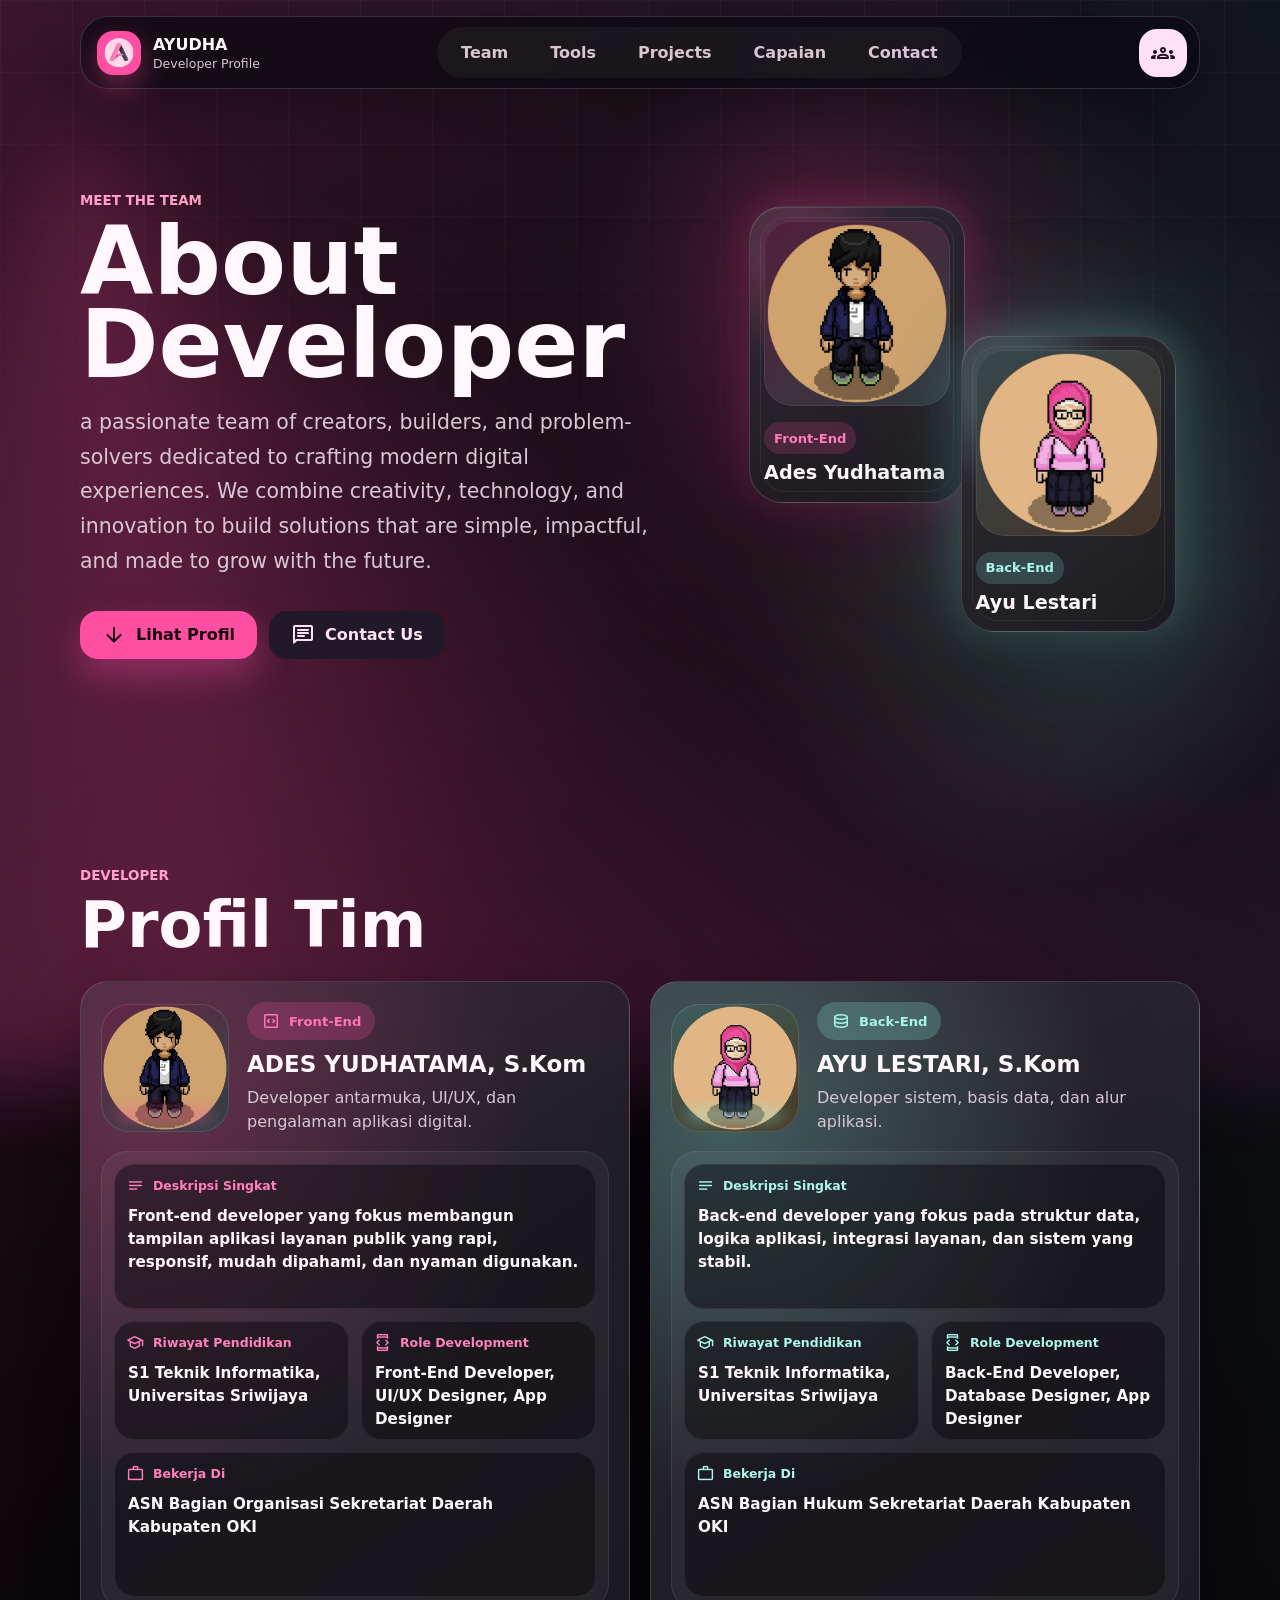
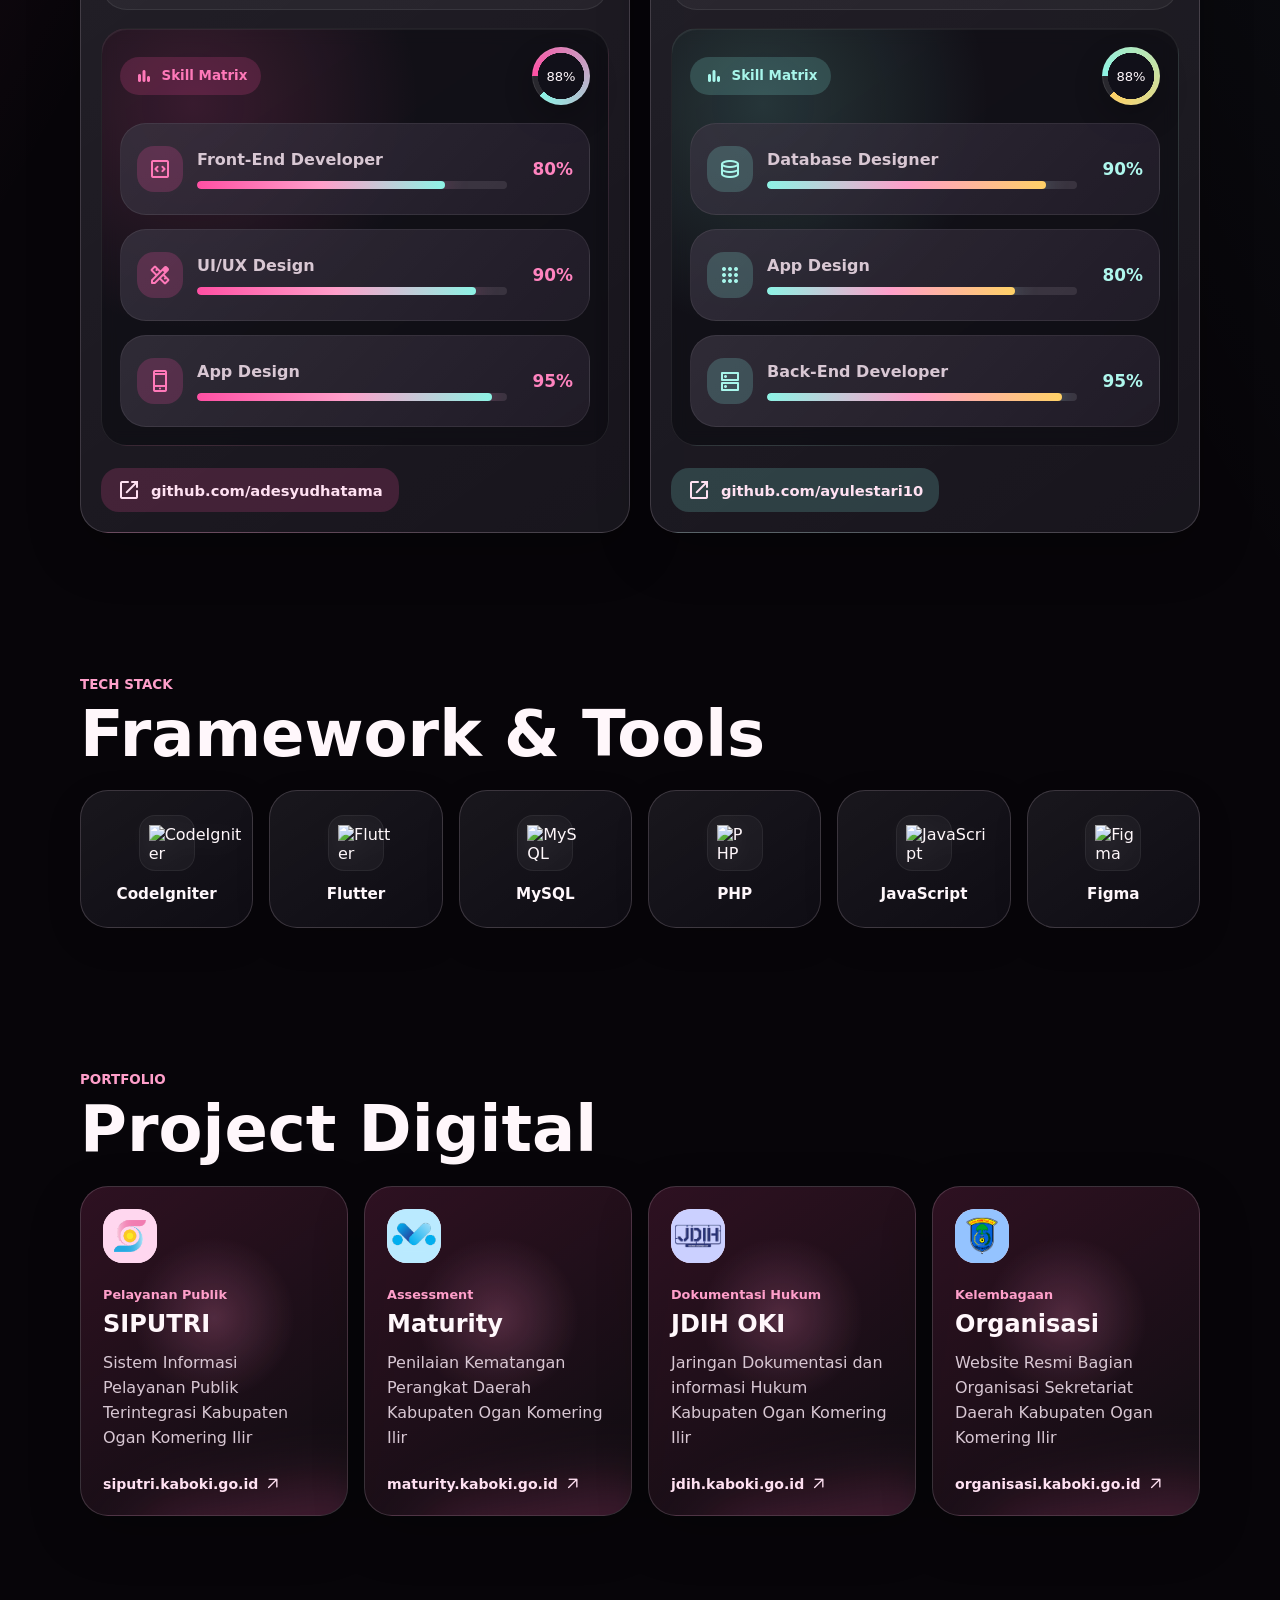
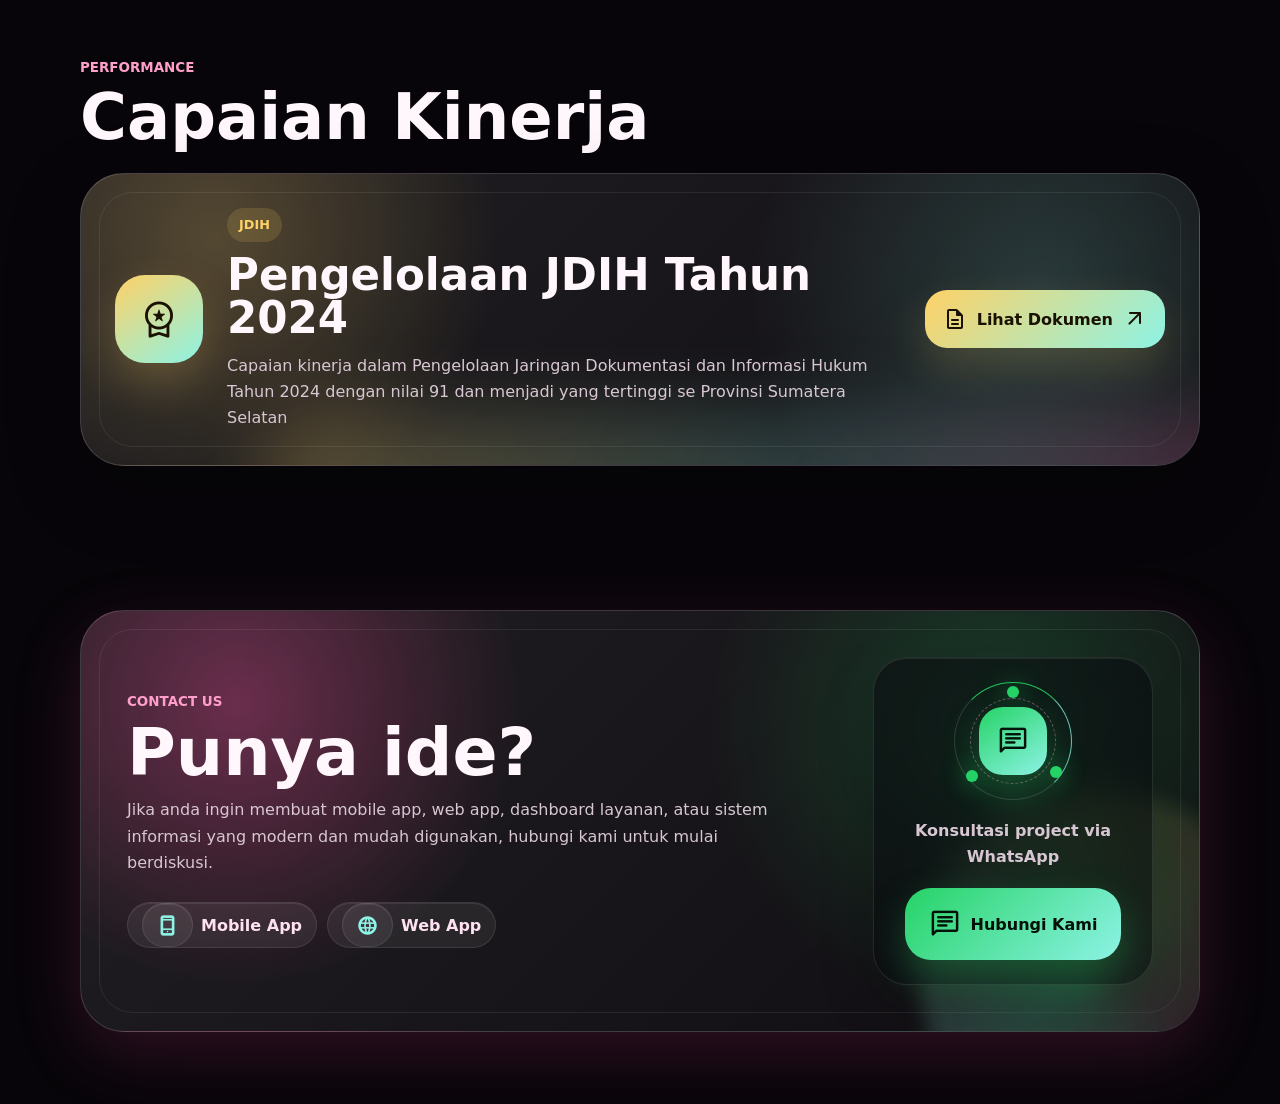
==== commit ca27f271: "update teks" ====
--- a/index.html
+++ b/index.html
@@ -308,13 +308,15 @@
       <div class="tools-grid reveal">
         <div class="tool-card">
           <div class="tool-icon">
-            <img src="https://cdn.jsdelivr.net/gh/devicons/devicon@latest/icons/codeigniter/codeigniter-plain.svg" alt="CodeIgniter" />
+            <img src="https://cdn.jsdelivr.net/gh/devicons/devicon@latest/icons/codeigniter/codeigniter-plain.svg"
+              alt="CodeIgniter" />
           </div>
           <span>CodeIgniter</span>
         </div>
         <div class="tool-card">
           <div class="tool-icon">
-            <img src="https://cdn.jsdelivr.net/gh/devicons/devicon@latest/icons/flutter/flutter-original.svg" alt="Flutter" />
+            <img src="https://cdn.jsdelivr.net/gh/devicons/devicon@latest/icons/flutter/flutter-original.svg"
+              alt="Flutter" />
           </div>
           <span>Flutter</span>
         </div>
@@ -332,7 +334,8 @@
         </div>
         <div class="tool-card">
           <div class="tool-icon">
-            <img src="https://cdn.jsdelivr.net/gh/devicons/devicon@latest/icons/javascript/javascript-original.svg" alt="JavaScript" />
+            <img src="https://cdn.jsdelivr.net/gh/devicons/devicon@latest/icons/javascript/javascript-original.svg"
+              alt="JavaScript" />
           </div>
           <span>JavaScript</span>
         </div>
@@ -384,7 +387,7 @@
           </span>
           <span class="project-kicker">Dokumentasi Hukum</span>
           <h3>JDIH OKI</h3>
-          <p>Jaringan Dokumentasi dan informasi Hukum Kabupaten Ogan Komering Ilir.</p>
+          <p>Jaringan Dokumentasi dan informasi Hukum Kabupaten Ogan Komering Ilir</p>
           <span class="project-url">
             jdih.kaboki.go.id
             <span class="material-symbols-rounded" aria-hidden="true">arrow_outward</span>
@@ -397,7 +400,7 @@
           </span>
           <span class="project-kicker">Kelembagaan</span>
           <h3>Organisasi</h3>
-          <p>Website informasi Bagian Organisasi Sekretariat Daerah Kabupaten Ogan Komering Ilir</p>
+          <p>Website Resmi Bagian Organisasi Sekretariat Daerah Kabupaten Ogan Komering Ilir</p>
           <span class="project-url">
             organisasi.kaboki.go.id
             <span class="material-symbols-rounded" aria-hidden="true">arrow_outward</span>
@@ -421,7 +424,7 @@
             <span class="achievement-kicker">JDIH</span>
             <h3>Pengelolaan JDIH Tahun 2024</h3>
             <p>
-              Capaian kinerja dalam pengelolaan Jaringan Dokumentasi dan Informasi
+              Capaian kinerja dalam Pengelolaan Jaringan Dokumentasi dan Informasi
               Hukum Tahun 2024 dengan nilai 91 dan menjadi yang tertinggi se Provinsi Sumatera Selatan
             </p>
           </div>
@@ -442,7 +445,7 @@
           <p class="eyebrow">Contact Us</p>
           <h2 id="contact-title">Punya ide?</h2>
           <p>
-            Jika Anda ingin membuat mobile app, web app, dashboard layanan,
+            Jika anda ingin membuat mobile app, web app, dashboard layanan,
             atau sistem informasi yang modern dan mudah digunakan, hubungi
             kami untuk mulai berdiskusi.
           </p>
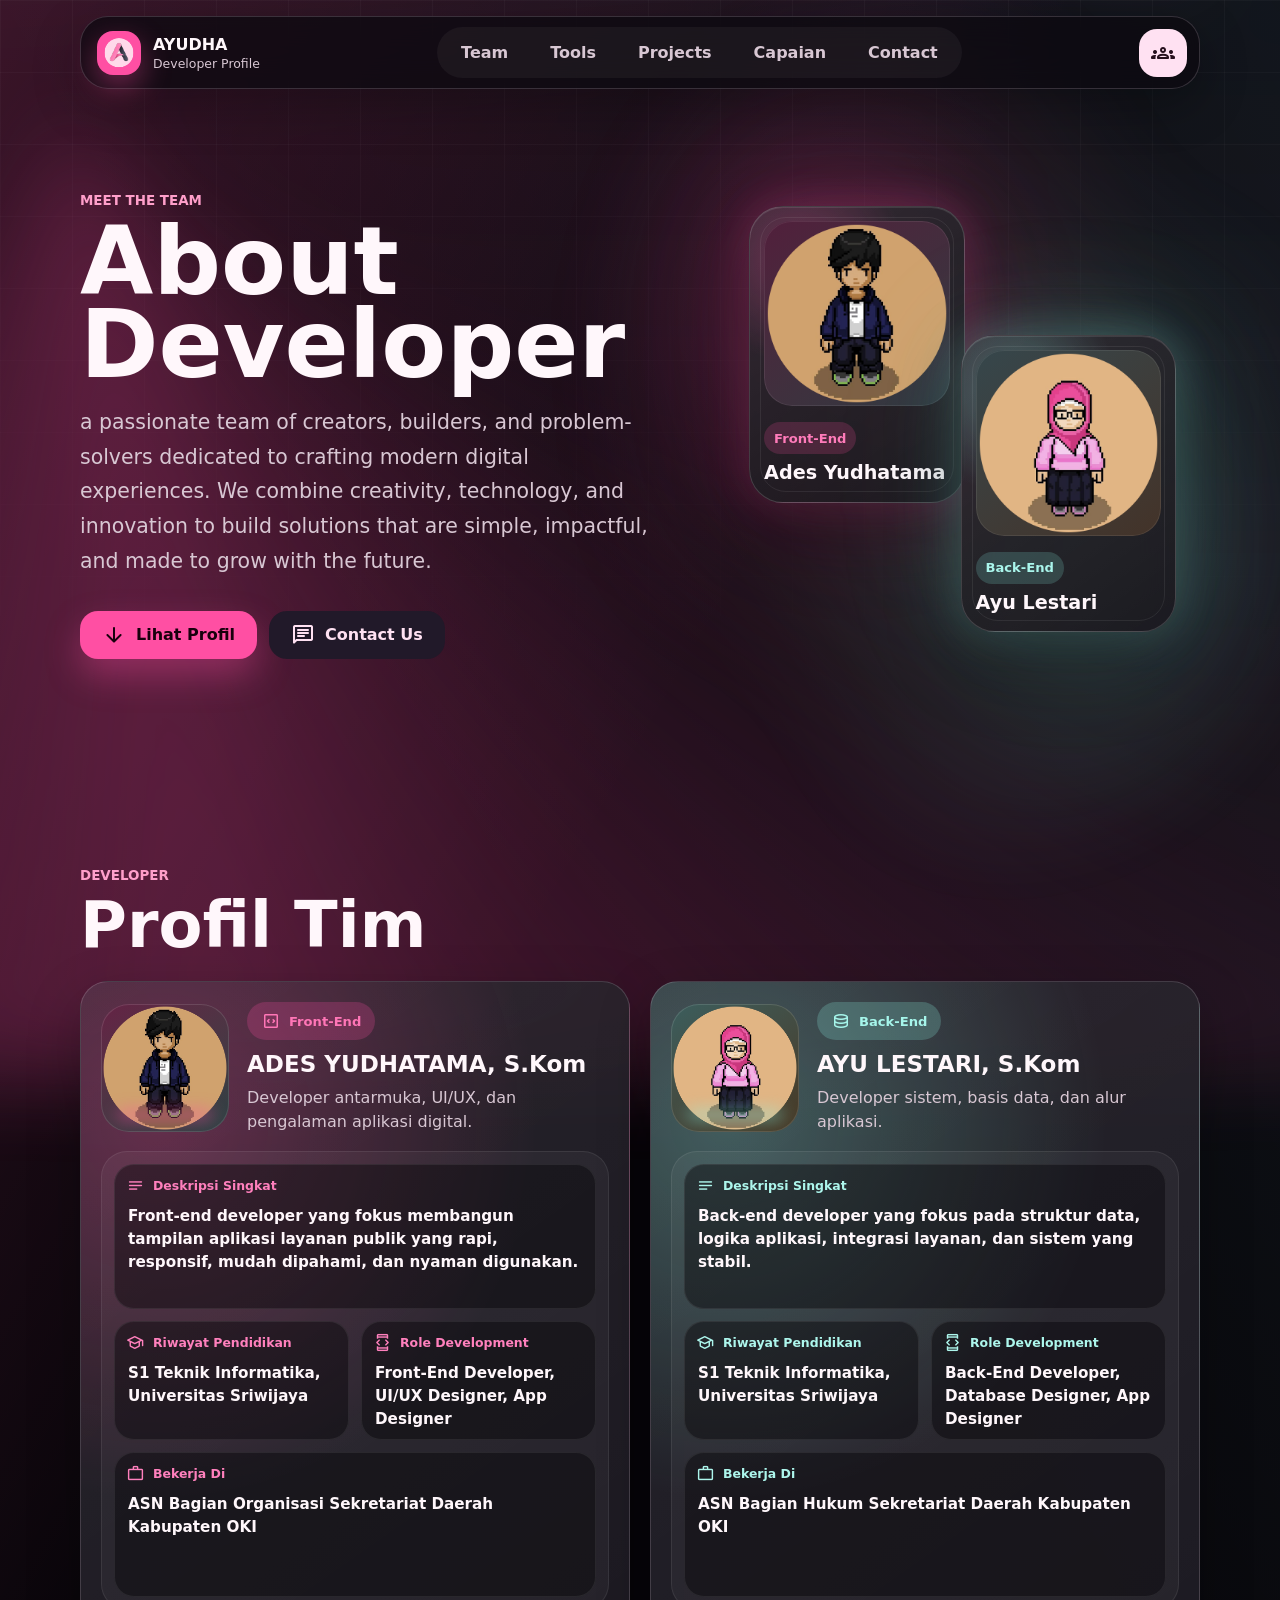
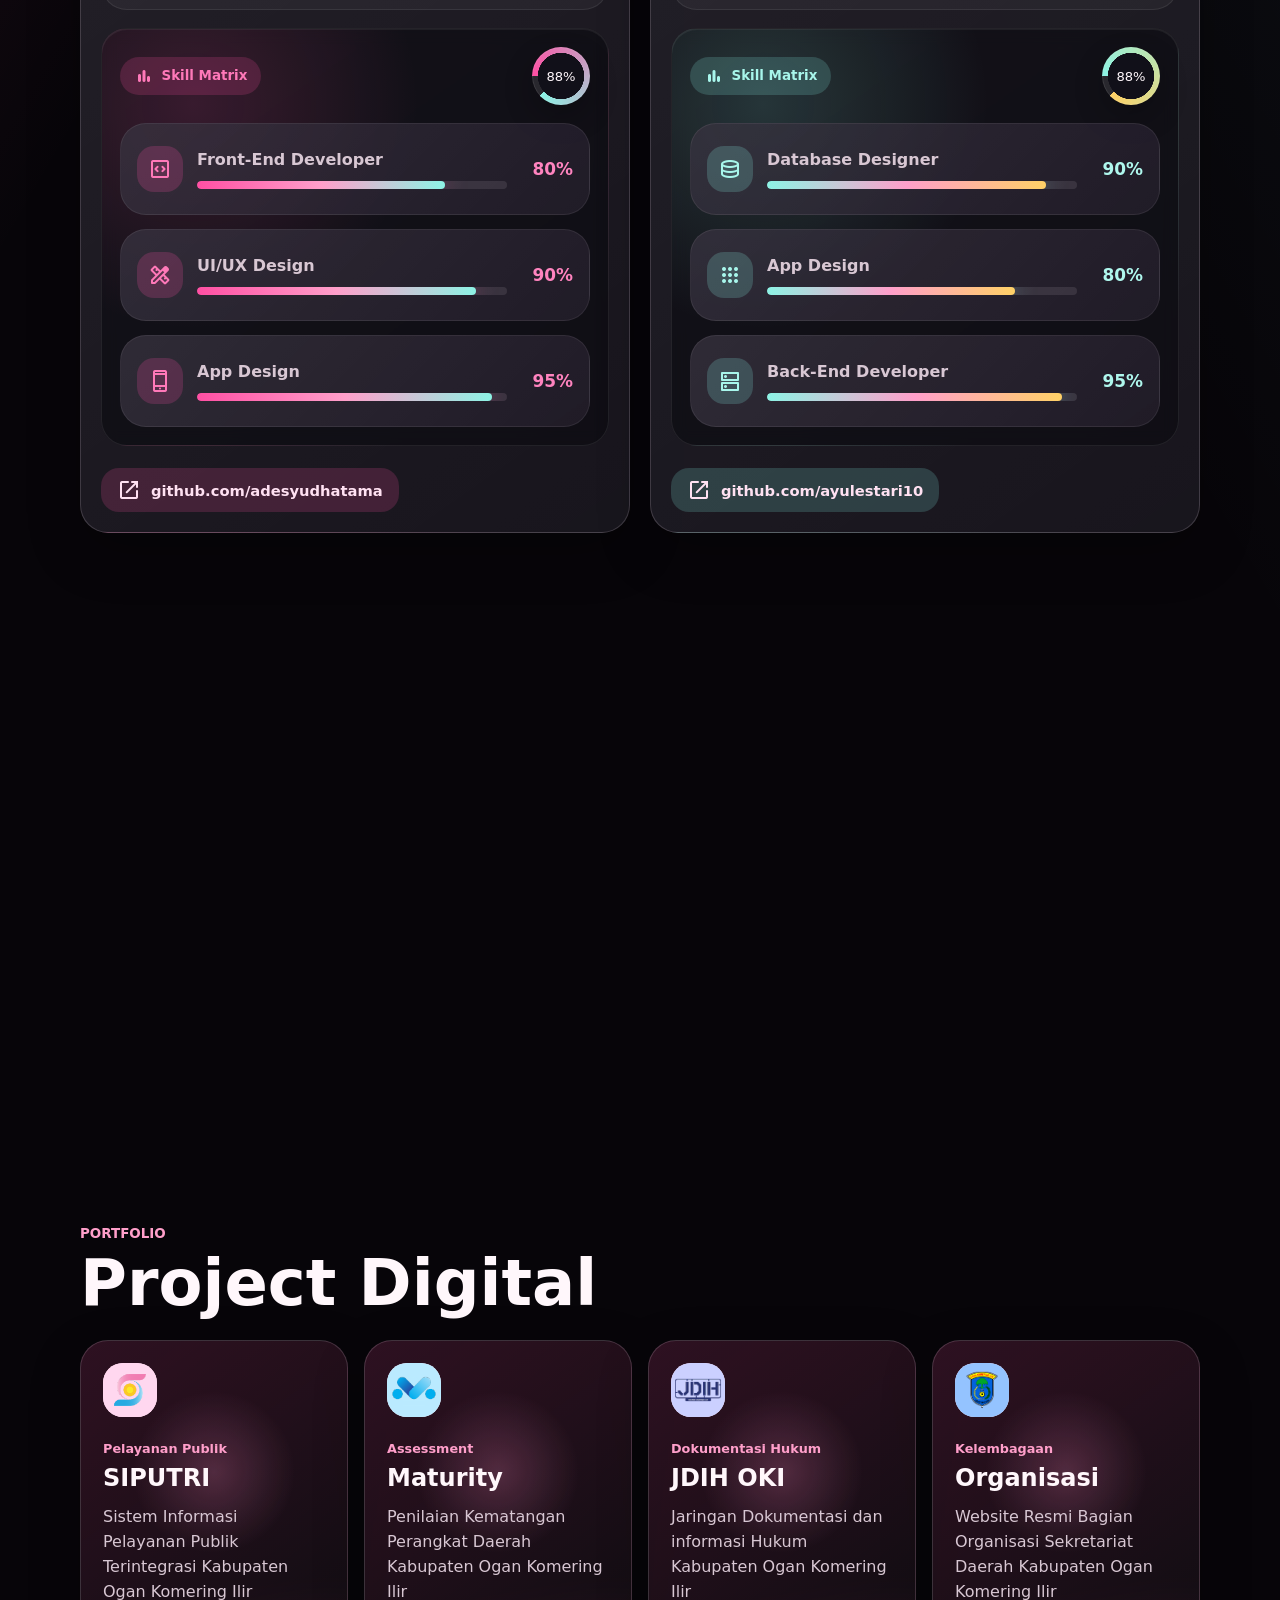
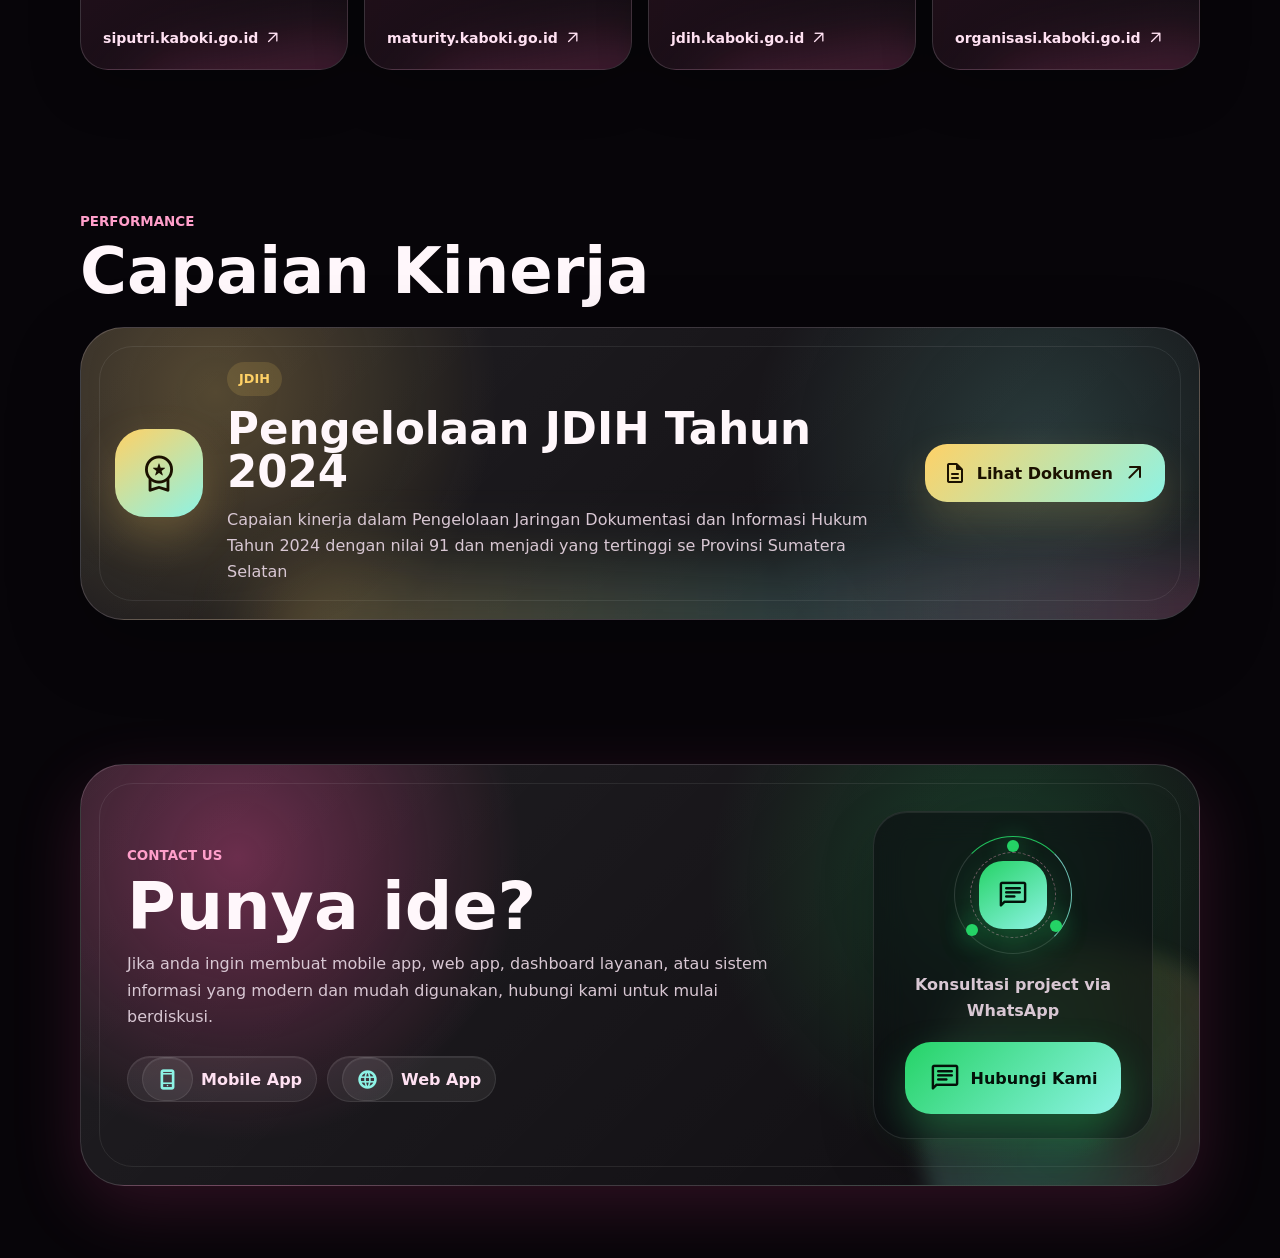
==== commit c0ee13c5: "update icon tool" ====
--- a/index.html
+++ b/index.html
@@ -345,6 +345,18 @@
           </div>
           <span>Figma</span>
         </div>
+        <div class="tool-card">
+          <div class="tool-icon">
+            <img src="https://cdn.jsdelivr.net/gh/devicons/devicon@latest/icons/bootstrap/bootstrap-original.svg" alt="Bootstrap" />
+          </div>
+          <span>Bootstrap</span>
+        </div>
+        <div class="tool-card">
+          <div class="tool-icon">
+            <img src="https://cdn.jsdelivr.net/gh/devicons/devicon@latest/icons/tailwindcss/tailwindcss-original.svg" alt="Tailwind CSS" />
+          </div>
+          <span>Tailwind CSS</span>
+        </div>
       </div>
     </section>
 
--- a/styles.css
+++ b/styles.css
@@ -2318,6 +2318,28 @@
     min-width: 44px;
     font-size: 0.94rem;
   }
+
+  .tools-grid {
+    grid-template-columns: repeat(auto-fit, minmax(90px, 1fr));
+    gap: 12px;
+  }
+
+  .tool-card {
+    padding: 14px 10px;
+    gap: 8px;
+    border-radius: 20px;
+  }
+
+  .tool-icon {
+    width: 44px;
+    height: 44px;
+    padding: 8px;
+    border-radius: 12px;
+  }
+
+  .tool-card span {
+    font-size: 0.75rem;
+  }
 }
 
 @media (prefers-reduced-motion: reduce) {
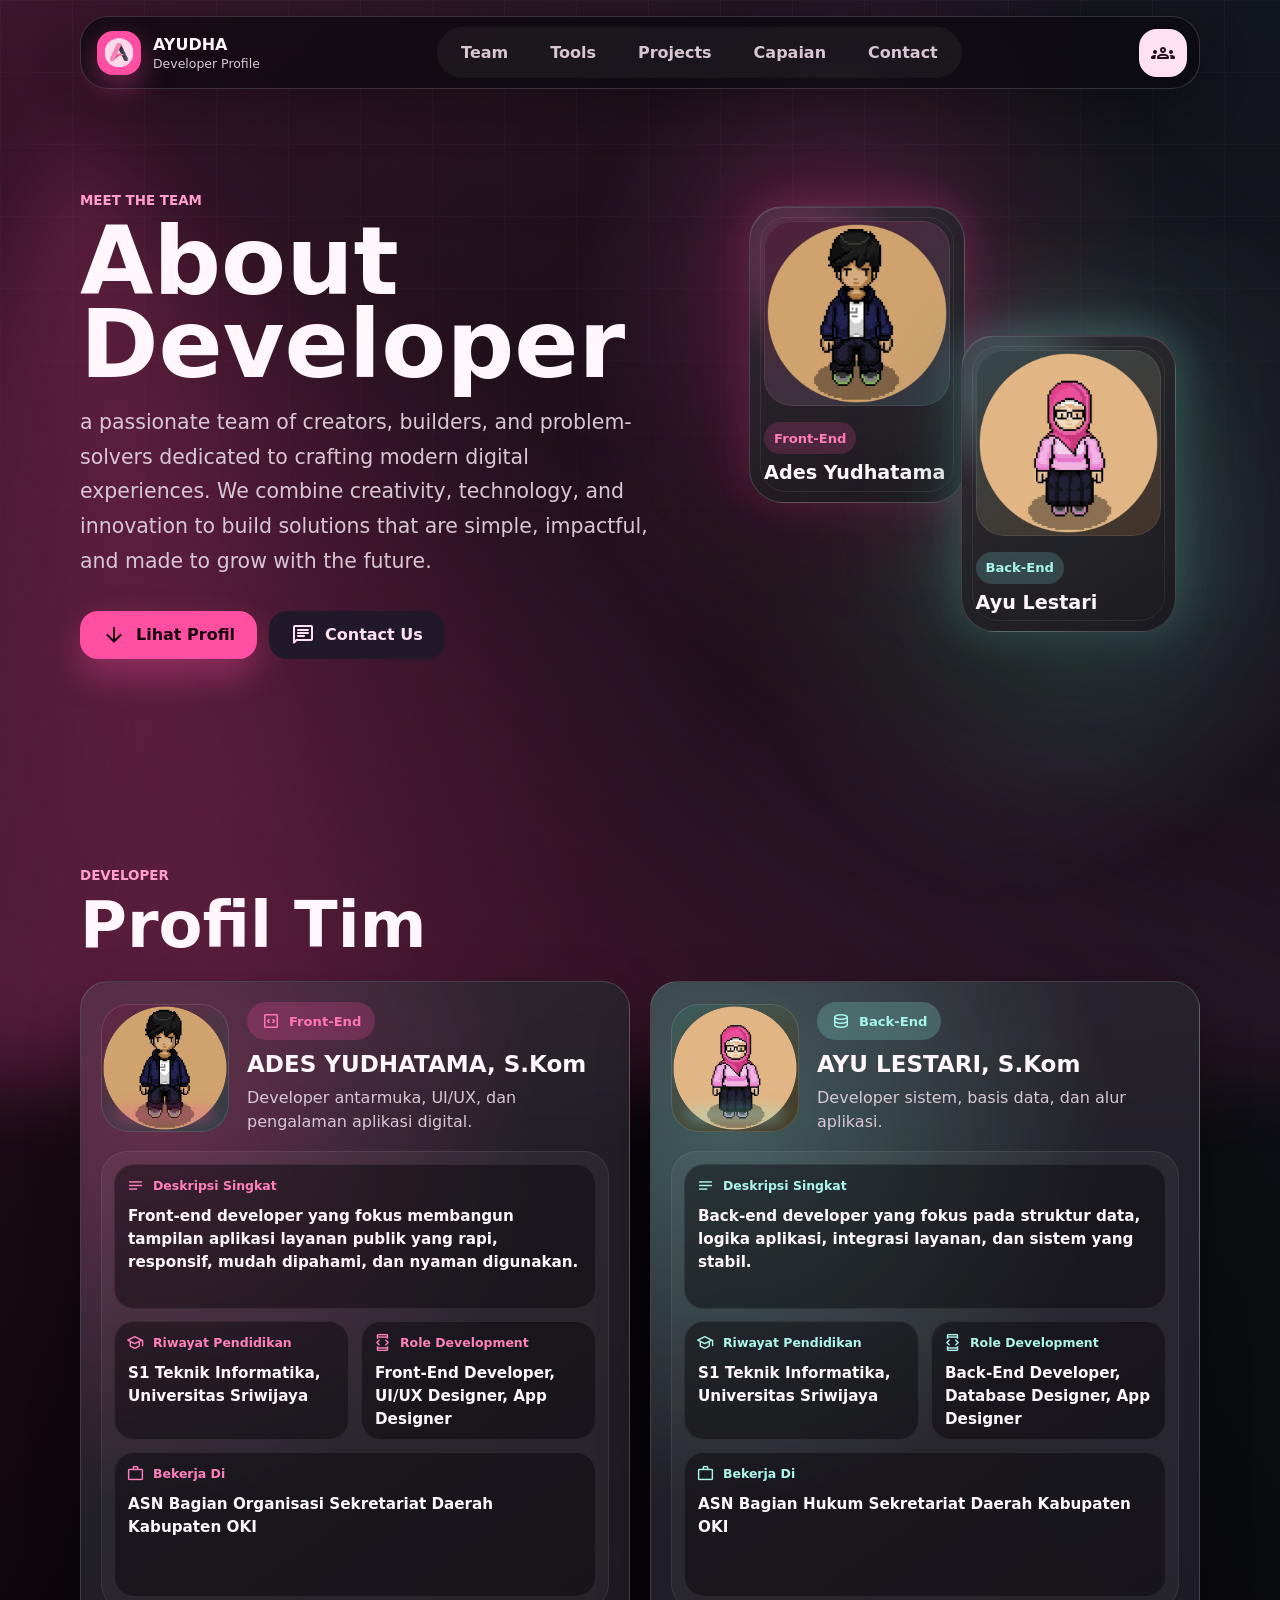
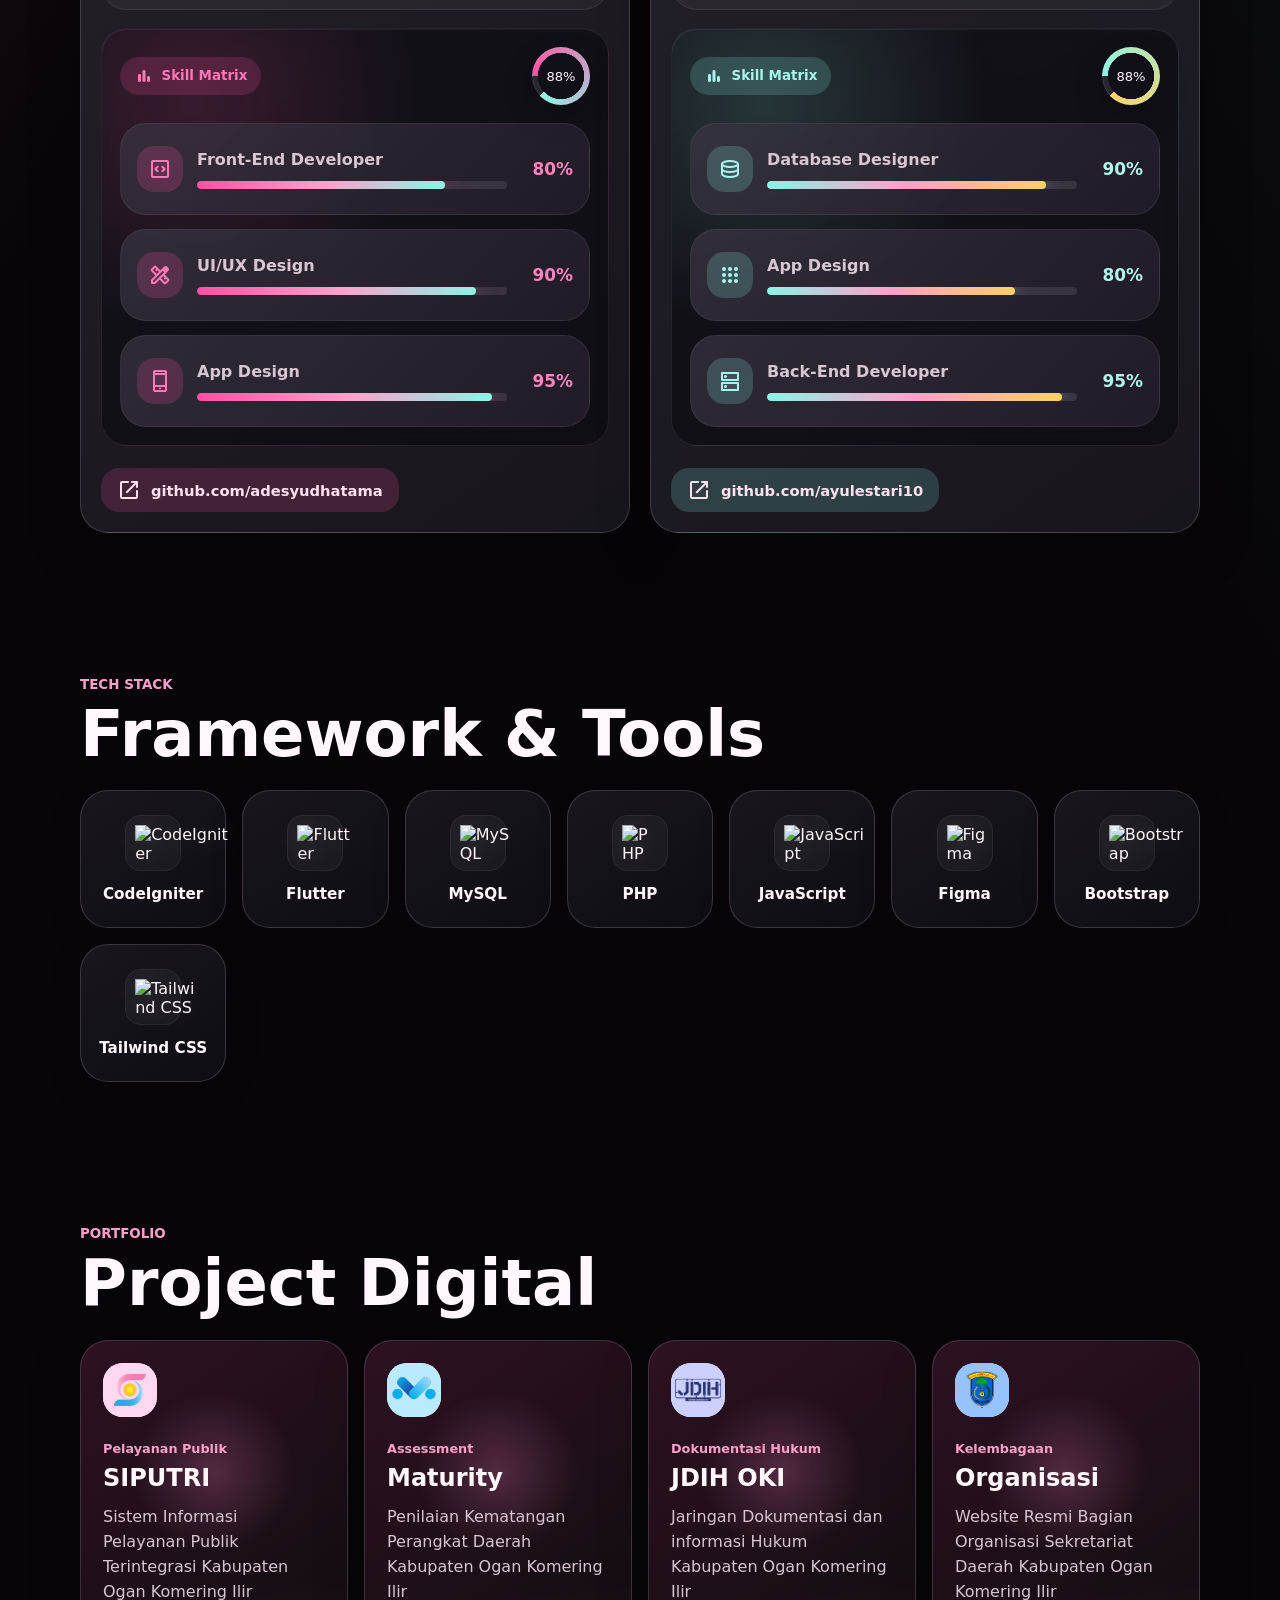
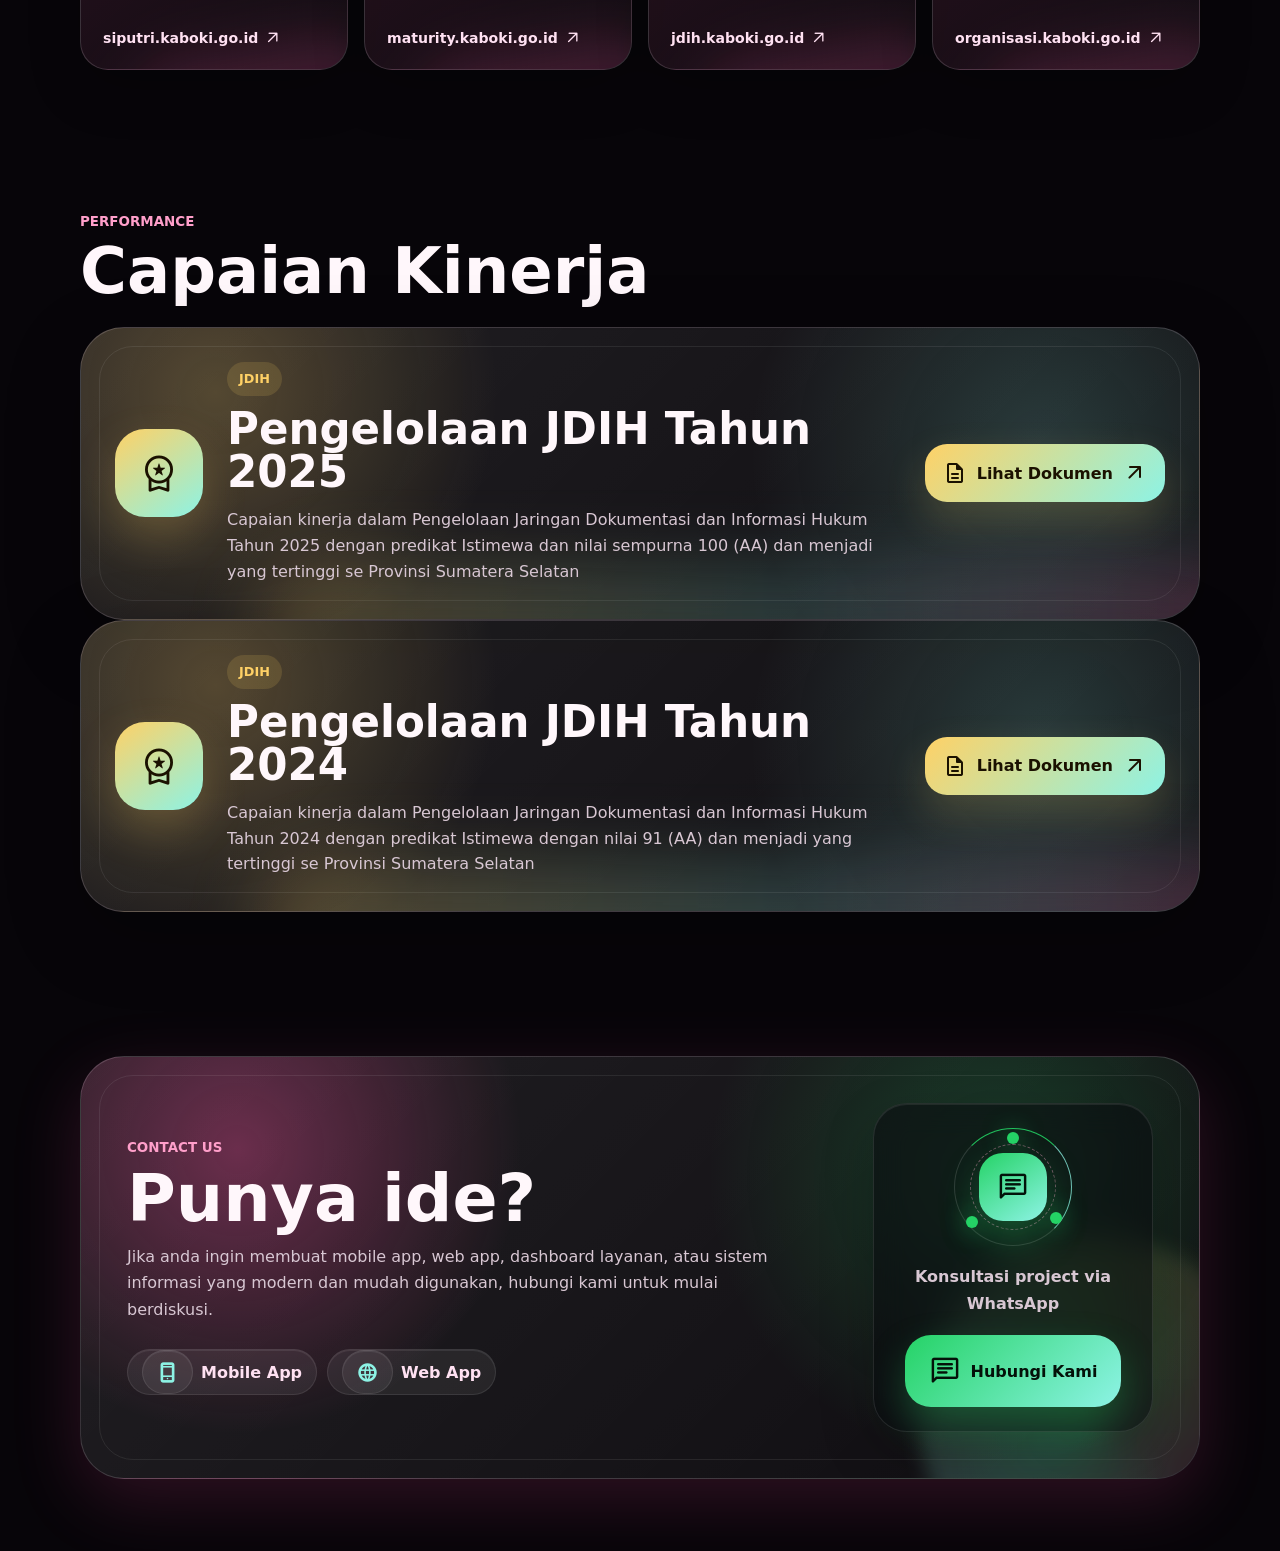
==== commit a5d9e61d: "Update JDIH achievements for 2024 and 2025 Added details for the 2025 JDIH performance and updated t" ====
--- a/index.html
+++ b/index.html
@@ -426,7 +426,26 @@
         <p class="eyebrow">Performance</p>
         <h2 id="achievements-title">Capaian Kinerja</h2>
       </div>
-
+      <div class="achievement-grid">
+        <article class="achievement-card reveal">
+          <div class="achievement-icon">
+            <span class="material-symbols-rounded" aria-hidden="true">workspace_premium</span>
+          </div>
+          <div class="achievement-content">
+            <span class="achievement-kicker">JDIH</span>
+            <h3>Pengelolaan JDIH Tahun 2025</h3>
+            <p>
+              Capaian kinerja dalam Pengelolaan Jaringan Dokumentasi dan Informasi
+              Hukum Tahun 2025 dengan predikat Istimewa dan nilai sempurna 100 (AA) dan menjadi yang tertinggi se Provinsi Sumatera Selatan
+            </p>
+          </div>
+          <a class="achievement-link" href="https://bit.ly/PenilaianJDIH2024" target="_blank" rel="noreferrer">
+            <span class="material-symbols-rounded" aria-hidden="true">description</span>
+            Lihat Dokumen
+            <span class="material-symbols-rounded" aria-hidden="true">arrow_outward</span>
+          </a>
+        </article>
+      </div>
       <div class="achievement-grid">
         <article class="achievement-card reveal">
           <div class="achievement-icon">
@@ -437,7 +456,7 @@
             <h3>Pengelolaan JDIH Tahun 2024</h3>
             <p>
               Capaian kinerja dalam Pengelolaan Jaringan Dokumentasi dan Informasi
-              Hukum Tahun 2024 dengan nilai 91 dan menjadi yang tertinggi se Provinsi Sumatera Selatan
+              Hukum Tahun 2024 dengan predikat Istimewa dengan nilai 91 (AA) dan menjadi yang tertinggi se Provinsi Sumatera Selatan
             </p>
           </div>
           <a class="achievement-link" href="https://bit.ly/PenilaianJDIH2024" target="_blank" rel="noreferrer">
@@ -528,4 +547,4 @@
   <script src="script.js"></script>
 </body>
 
-</html>+</html>
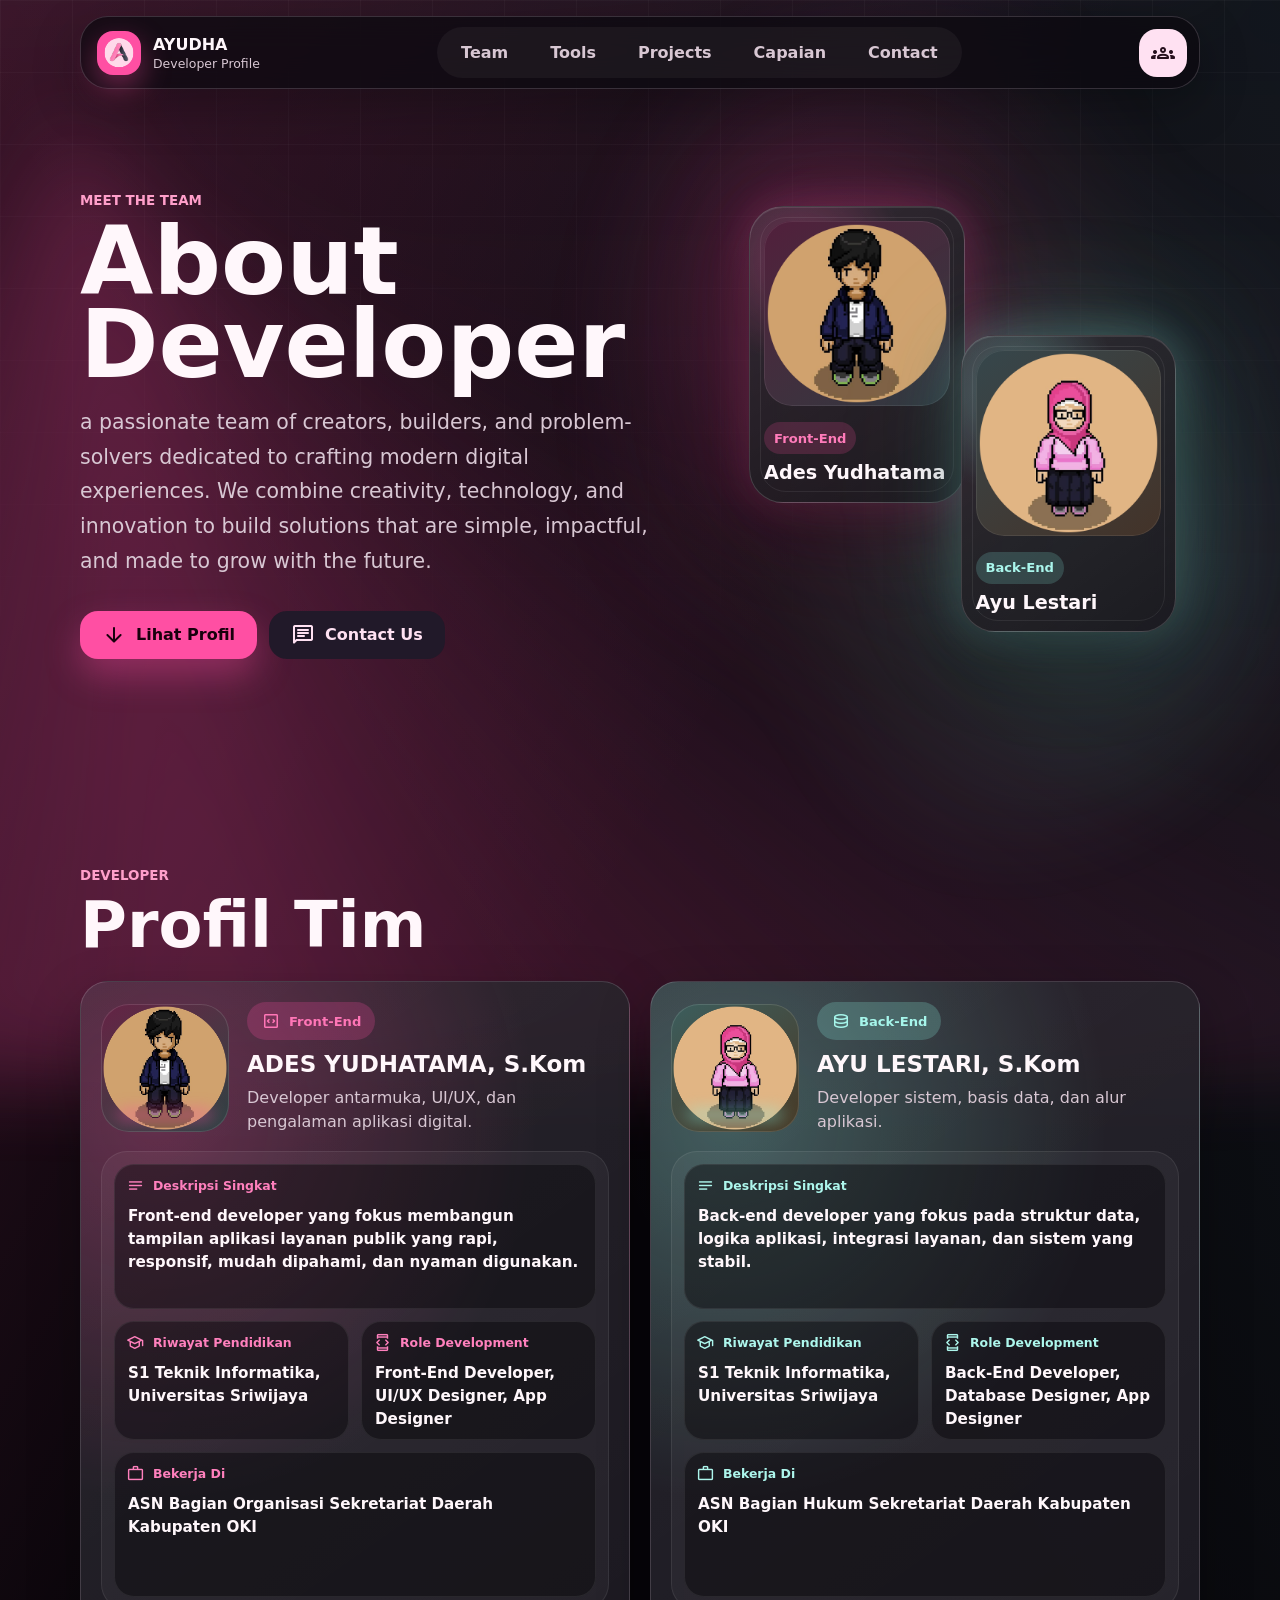
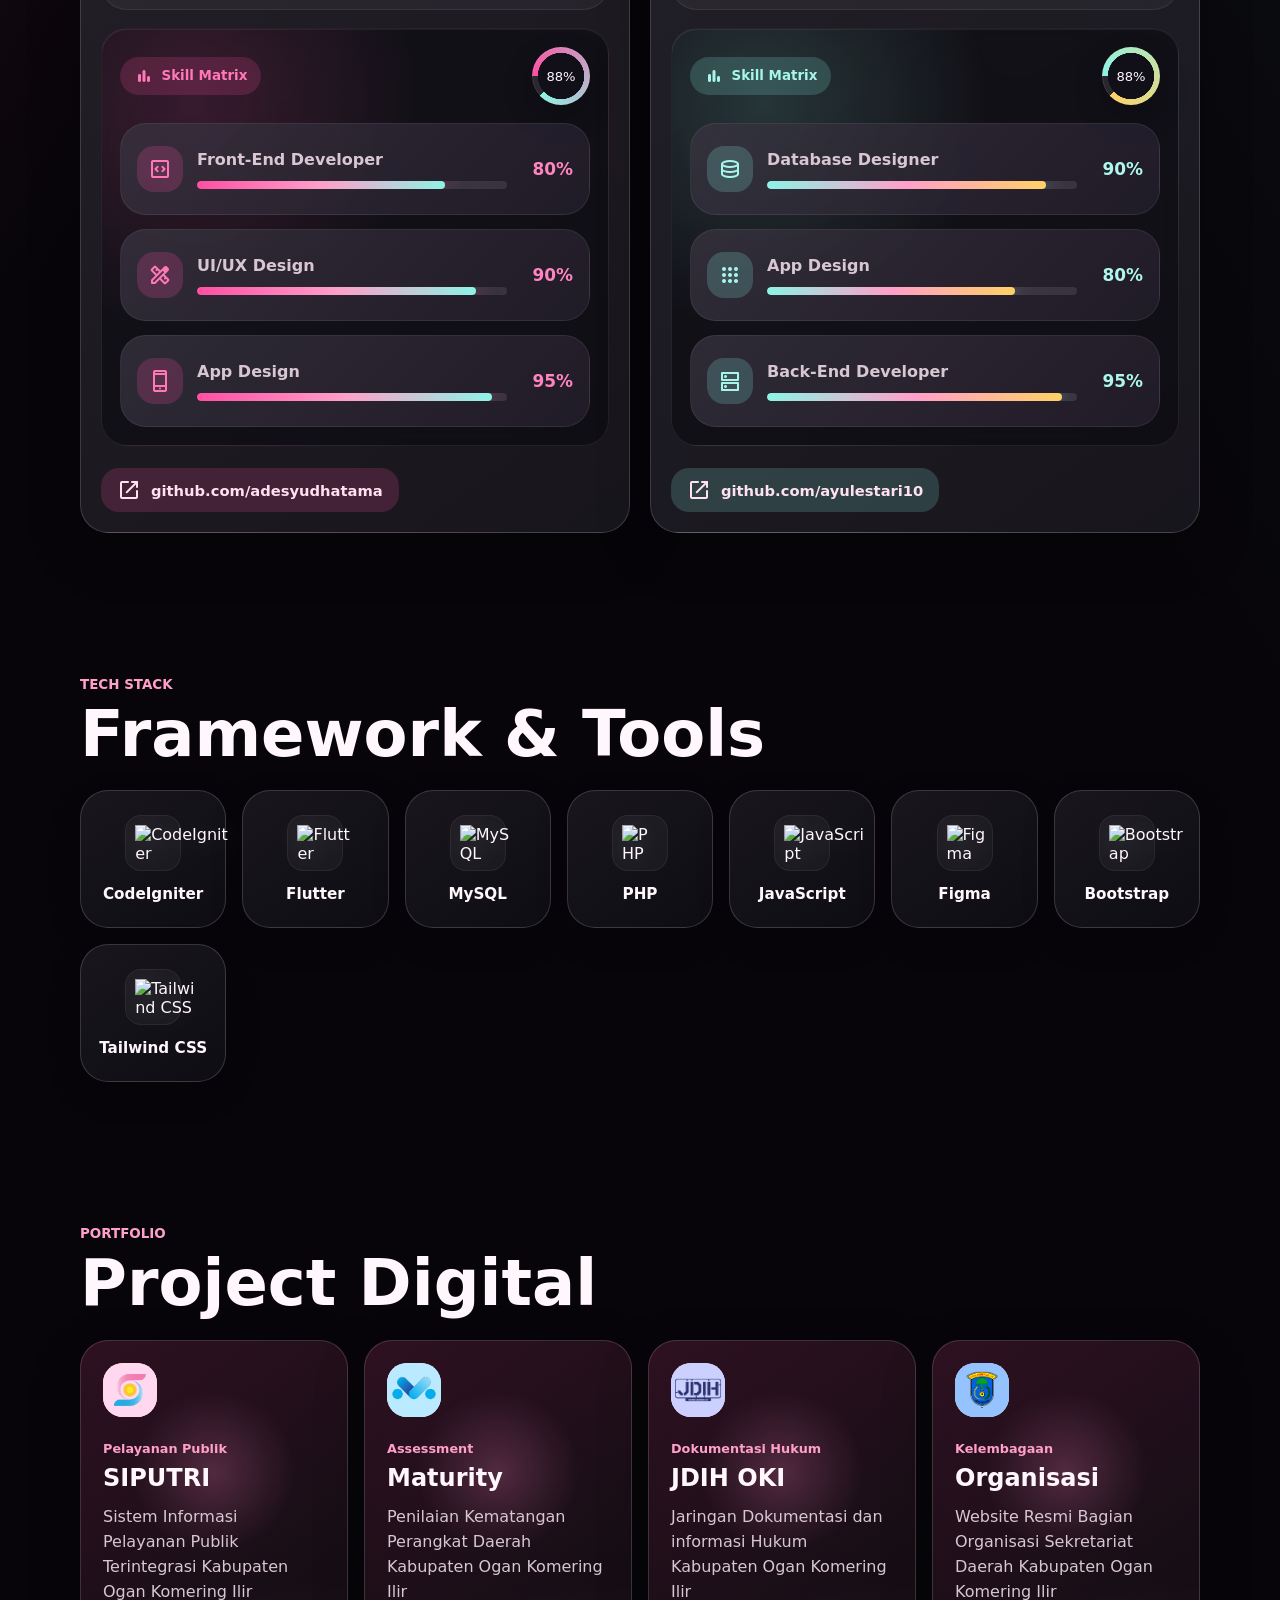
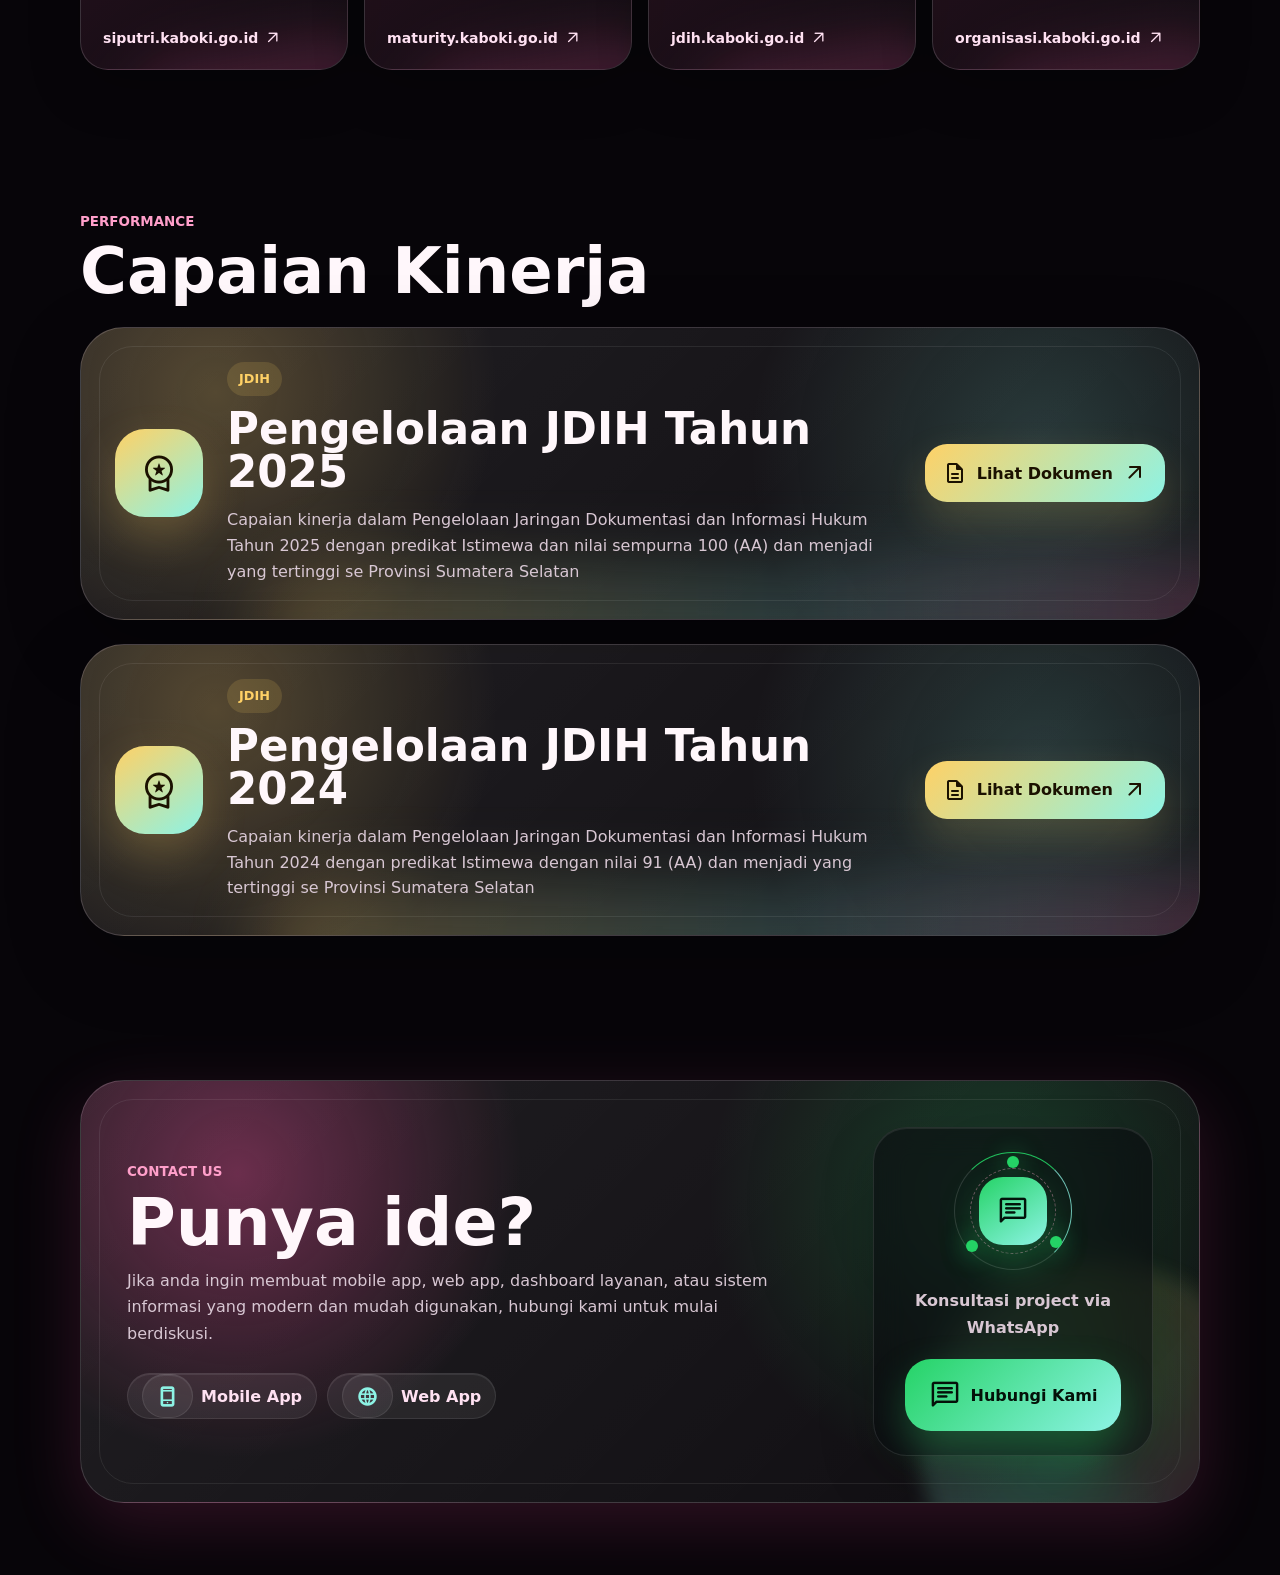
==== commit 5b06bca1: "Modify achievement-grid styling and cleanup Updated achievement-grid div to include margin and remov" ====
--- a/index.html
+++ b/index.html
@@ -426,7 +426,7 @@
         <p class="eyebrow">Performance</p>
         <h2 id="achievements-title">Capaian Kinerja</h2>
       </div>
-      <div class="achievement-grid">
+      <div class="achievement-grid" style="margin-bottom: 24px;">
         <article class="achievement-card reveal">
           <div class="achievement-icon">
             <span class="material-symbols-rounded" aria-hidden="true">workspace_premium</span>
@@ -439,7 +439,7 @@
               Hukum Tahun 2025 dengan predikat Istimewa dan nilai sempurna 100 (AA) dan menjadi yang tertinggi se Provinsi Sumatera Selatan
             </p>
           </div>
-          <a class="achievement-link" href="https://bit.ly/PenilaianJDIH2024" target="_blank" rel="noreferrer">
+          <a class="achievement-link" href="#" target="_blank" rel="noreferrer">
             <span class="material-symbols-rounded" aria-hidden="true">description</span>
             Lihat Dokumen
             <span class="material-symbols-rounded" aria-hidden="true">arrow_outward</span>
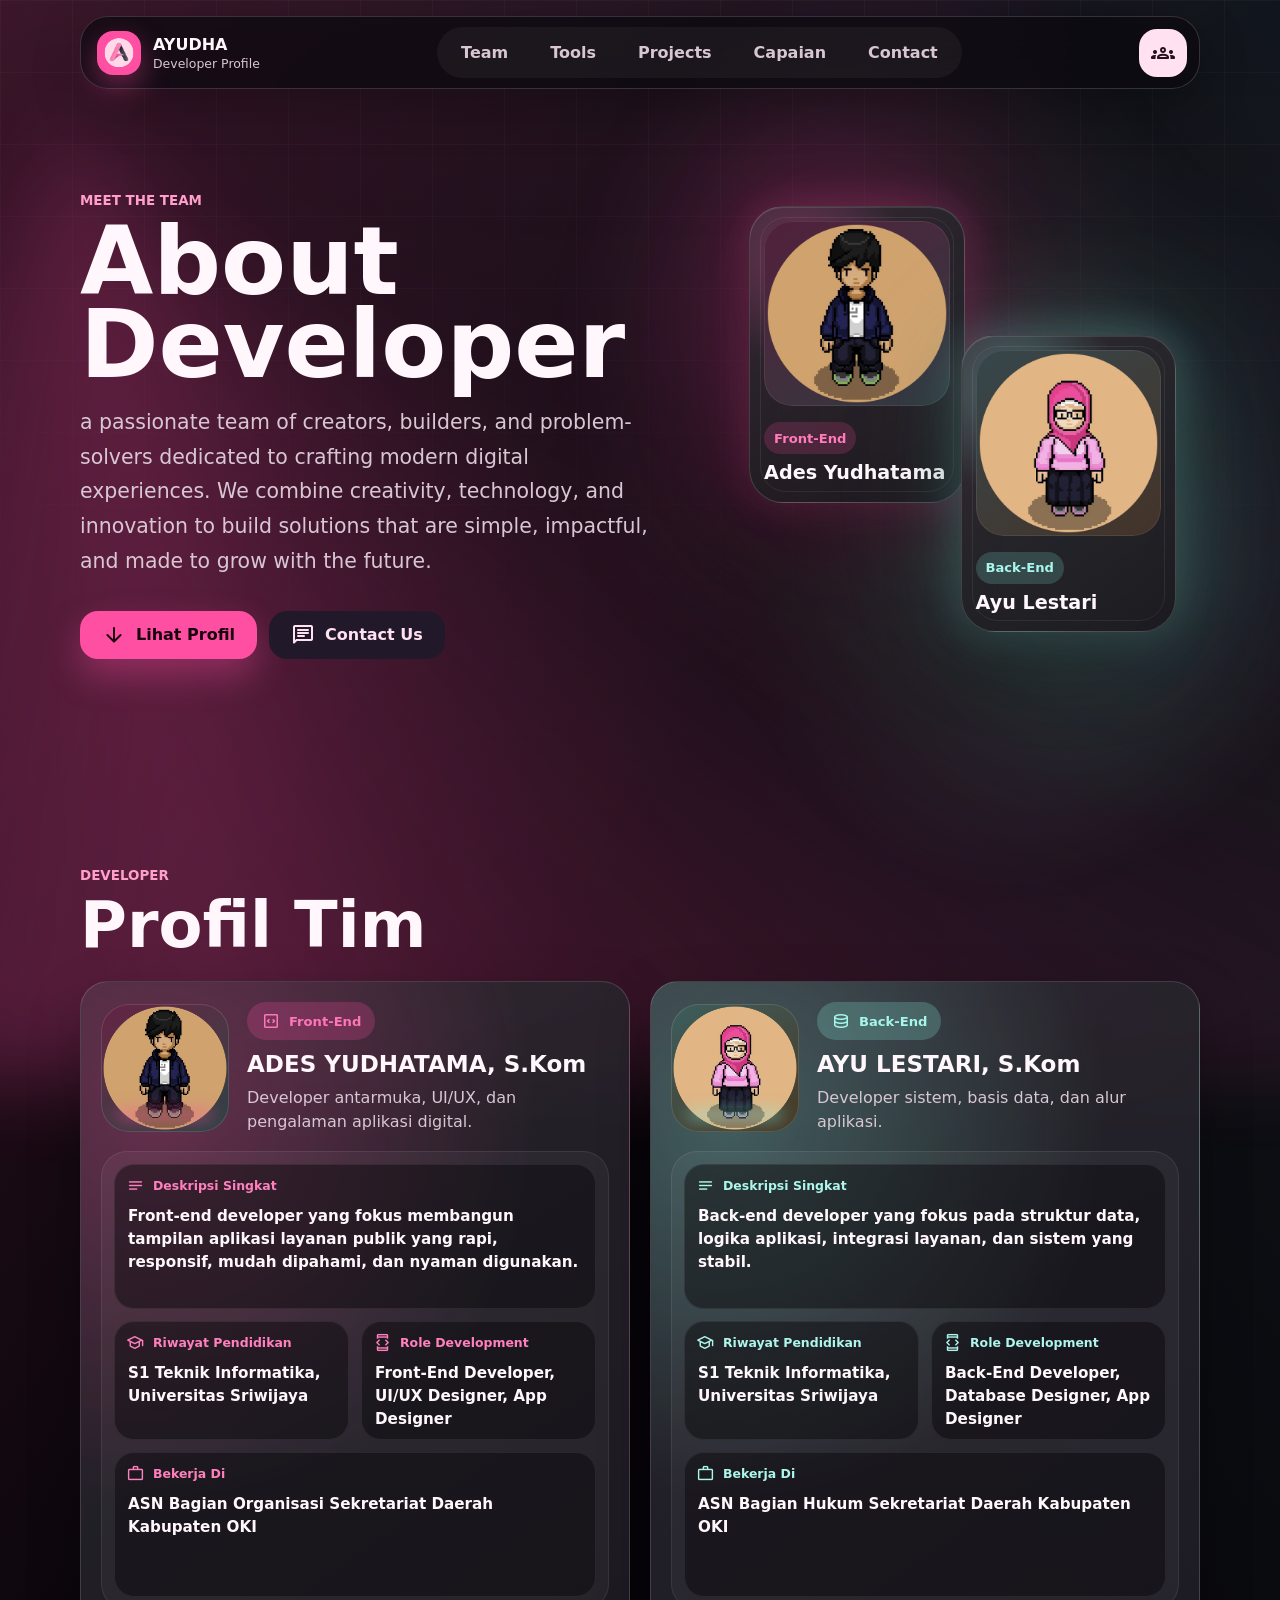
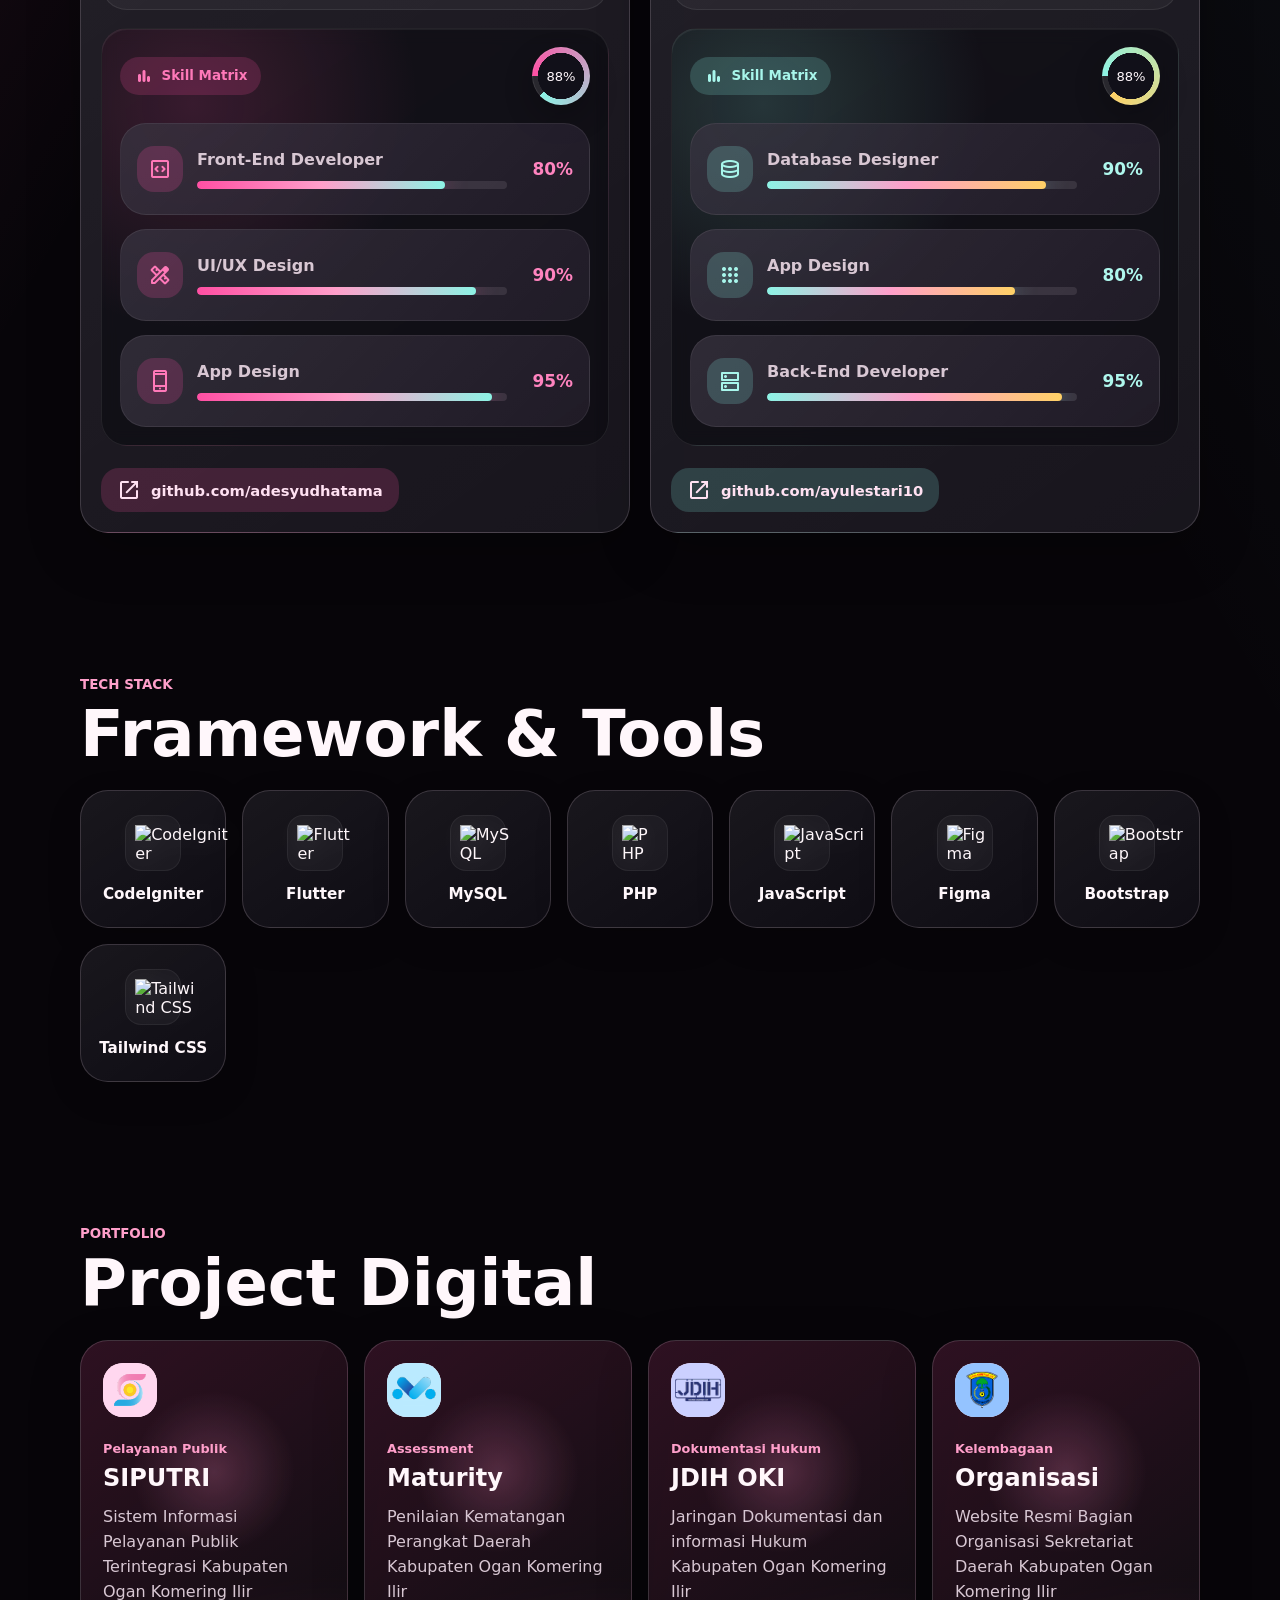
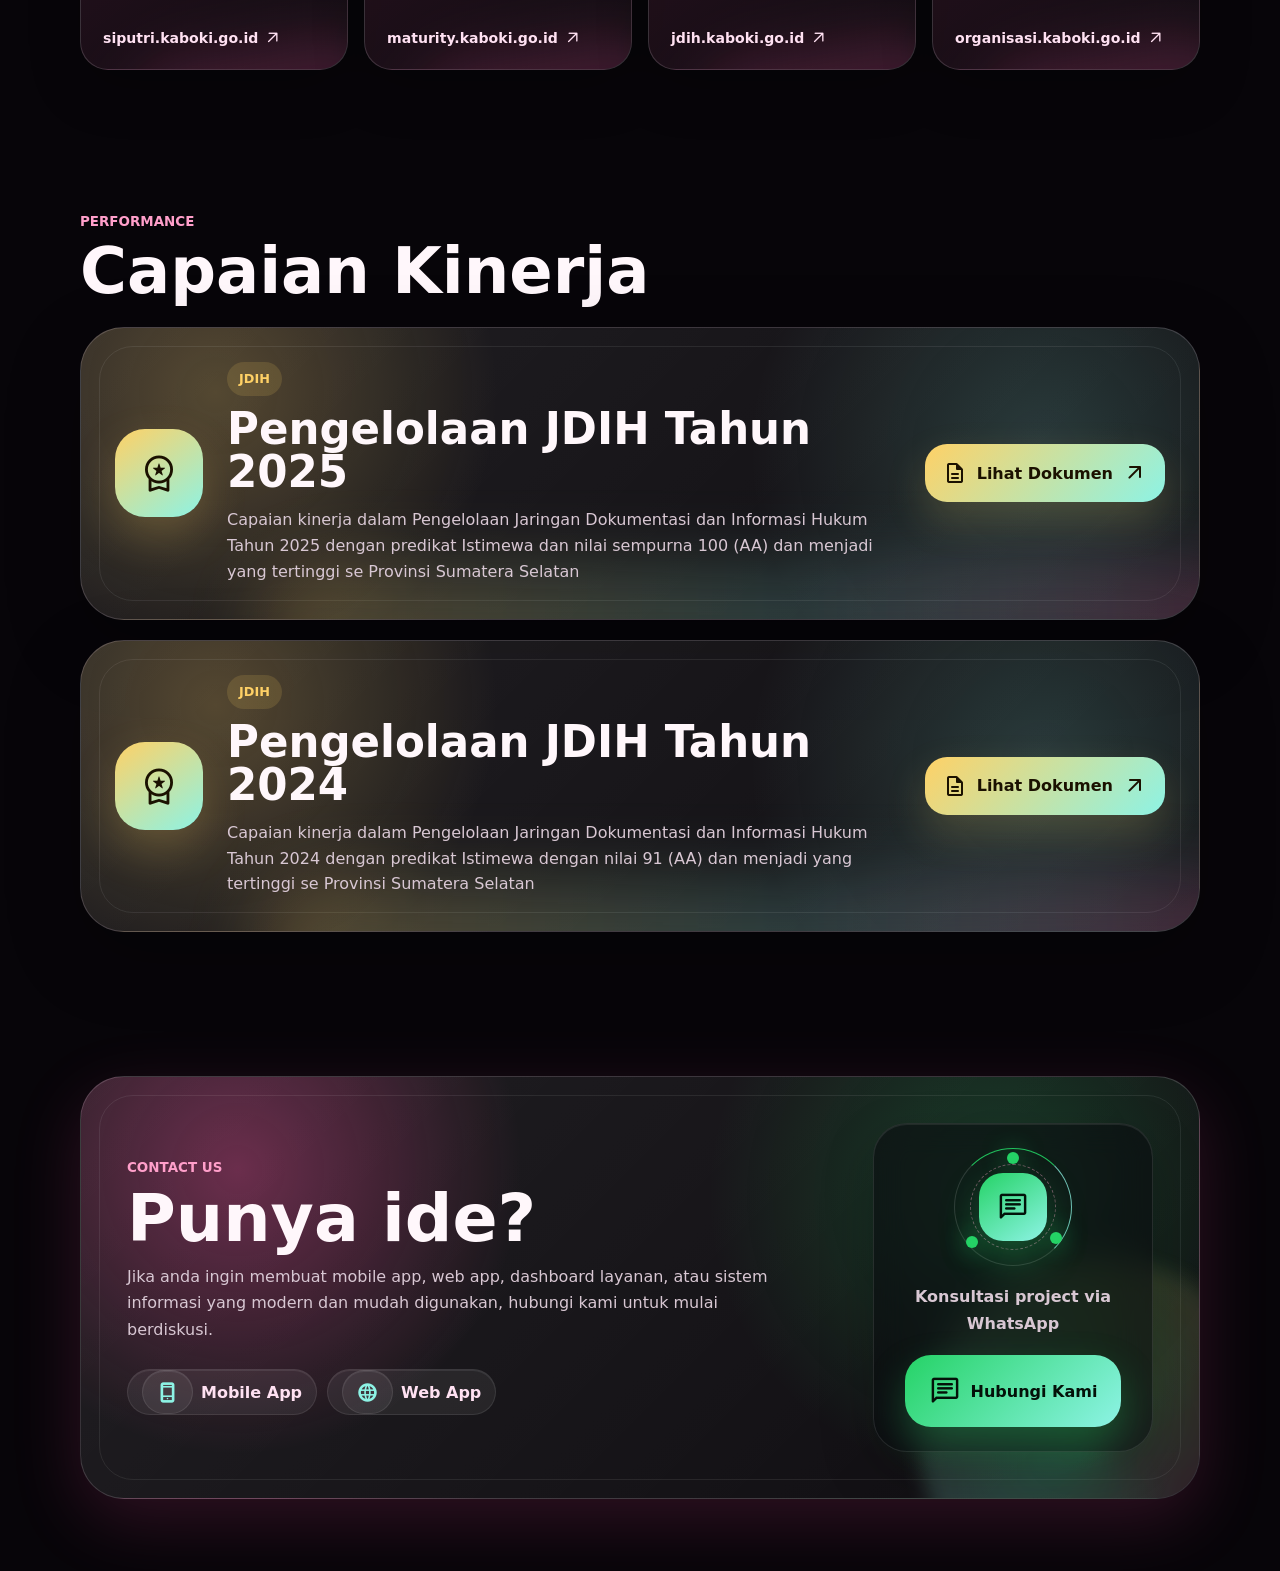
==== commit b4fddc56: "Adjust margin-bottom style in achievement grid" ====
--- a/index.html
+++ b/index.html
@@ -426,7 +426,7 @@
         <p class="eyebrow">Performance</p>
         <h2 id="achievements-title">Capaian Kinerja</h2>
       </div>
-      <div class="achievement-grid" style="margin-bottom: 24px;">
+      <div class="achievement-grid" style="margin-bottom: 20px;">
         <article class="achievement-card reveal">
           <div class="achievement-icon">
             <span class="material-symbols-rounded" aria-hidden="true">workspace_premium</span>
